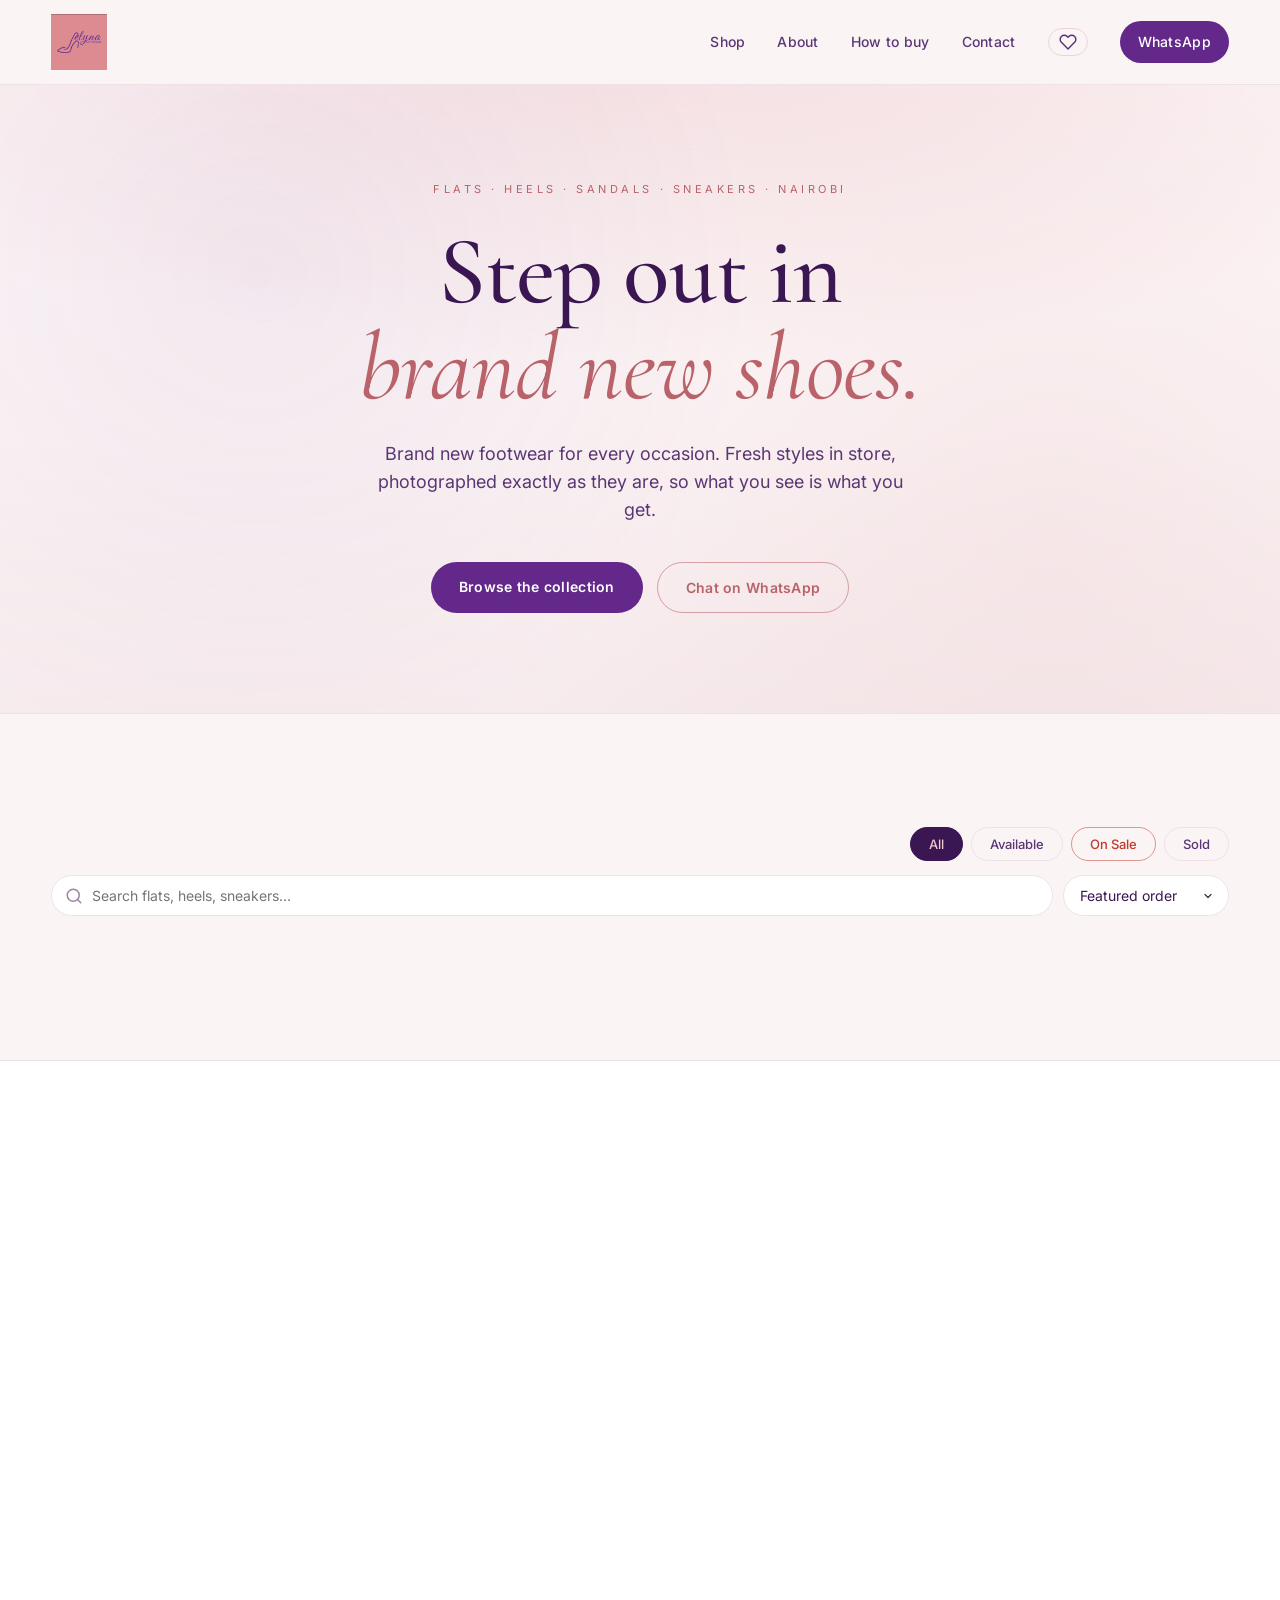
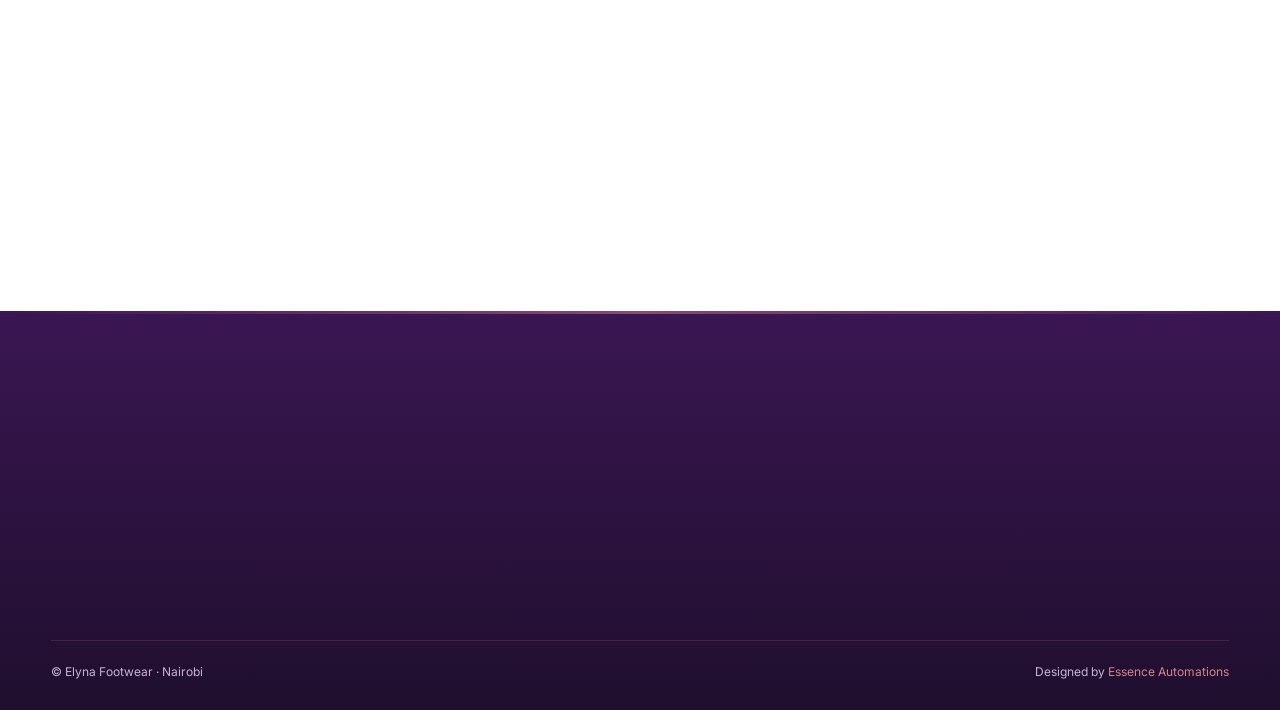
==== index.html @ 56b4e75c "Branded suspend overlay: logo, brand accent, IG fallback Replaces the bare "page temporarily unavail" ====
<!DOCTYPE html>
<html lang="en">
<head>
<meta charset="UTF-8">
<meta name="viewport" content="width=device-width, initial-scale=1.0">
<title>Elyna Footwear · Brand New Shoes, Nairobi</title>
<meta name="description" content="Brand new footwear in Nairobi. Flats, heels, sandals, sneakers, boots and more. Fresh styles, quality guaranteed. Visit Elyna Footwear at Sawa Mall, Shop C21, Moi Avenue.">

<!-- Open Graph / WhatsApp / Social sharing -->
<meta property="og:type" content="website">
<meta property="og:title" content="Elyna Footwear · Brand New Shoes, Nairobi">
<meta property="og:description" content="Brand new footwear in Nairobi. Flats, heels, sandals, sneakers and more. Quality guaranteed. Visit us at Sawa Mall, Shop C21, Moi Avenue.">
<meta property="og:image" content="https://elynafootwear.essenceautomations.com/images/og-image.jpg">
<meta property="og:image:secure_url" content="https://elynafootwear.essenceautomations.com/images/og-image.jpg">
<meta property="og:image:type" content="image/jpeg">
<meta property="og:image:width" content="1200">
<meta property="og:image:height" content="630">
<meta property="og:image:alt" content="Elyna Footwear · Brand new shoes, Nairobi">
<meta property="og:url" content="https://elynafootwear.essenceautomations.com">
<meta property="og:locale" content="en_KE">
<link rel="canonical" href="https://elynafootwear.essenceautomations.com">
<meta property="og:site_name" content="Elyna Footwear">
<meta name="twitter:card" content="summary_large_image">
<meta name="twitter:title" content="Elyna Footwear · Brand New Shoes, Nairobi">
<meta name="twitter:description" content="Brand new footwear in Nairobi. Shop flats, heels, sandals, sneakers & boots at Sawa Mall, Shop C21, Moi Avenue.">
<meta name="twitter:image" content="https://elynafootwear.essenceautomations.com/images/og-image.jpg">
<meta name="twitter:image:alt" content="Elyna Footwear · Brand new shoes, Nairobi">

<link rel="icon" type="image/jpeg" sizes="192x192" href="images/favicon-192.jpg">
<link rel="apple-touch-icon" sizes="180x180" href="images/logo.jpg">
<meta name="theme-color" content="#3a1652">
<link rel="preconnect" href="https://fonts.googleapis.com">
<link rel="preconnect" href="https://fonts.gstatic.com" crossorigin>
<link href="https://fonts.googleapis.com/css2?family=Cormorant+Garamond:wght@400;500;600;700&family=Inter:wght@300;400;500;600;700&display=swap" rel="stylesheet">
<link rel="stylesheet" href="styles.css?v=elyna5">
</head>
<body>

<nav class="nav">
  <div class="nav-inner">
    <a href="#" class="brand" aria-label="Elyna Footwear">
      <img src="images/logo-nav.jpg" alt="Elyna Footwear · Brand new shoes" class="brand-logo">
    </a>
    <button class="nav-toggle" id="navToggle" aria-label="Open menu">
      <span></span><span></span><span></span>
    </button>
    <div class="nav-links" id="navLinks">
      <a href="#shop">Shop</a>
      <a href="#about">About</a>
      <a href="#how">How to buy</a>
      <a href="#contact">Contact</a>
      <a href="#" class="nav-wl" id="wishlistBtn" aria-label="View saved items">
        <svg viewBox="0 0 24 24" width="18" height="18" fill="none" stroke="currentColor" stroke-width="2" stroke-linecap="round" stroke-linejoin="round" aria-hidden="true"><path d="M20.84 4.61a5.5 5.5 0 0 0-7.78 0L12 5.67l-1.06-1.06a5.5 5.5 0 0 0-7.78 7.78l1.06 1.06L12 21.23l7.78-7.78 1.06-1.06a5.5 5.5 0 0 0 0-7.78z"/></svg>
        <span class="wl-count"></span>
      </a>
      <a href="https://wa.me/254794406221" class="nav-cta" target="_blank" rel="noopener">WhatsApp</a>
    </div>
  </div>
</nav>

<header class="hero">
  <div class="hero-inner">
    <p class="hero-eyebrow">Flats · Heels · Sandals · Sneakers · Nairobi</p>
    <h1 class="hero-title">Step out in<br><em>brand new shoes.</em></h1>
    <p class="hero-sub">Brand new footwear for every occasion. Fresh styles in store, photographed exactly as they are, so what you see is what you get.</p>
    <div class="hero-cta">
      <a href="#shop" class="btn btn-primary">Browse the collection</a>
      <a href="https://wa.me/254794406221" class="btn btn-ghost" target="_blank" rel="noopener">Chat on WhatsApp</a>
    </div>
  </div>
</header>

<section class="filters" id="shop">
  <div class="container">
    <div class="filters-bar">
      <h2 class="section-title fade-up">The Collection</h2>
      <div class="filter-pills" id="availPills">
        <button class="pill active" data-avail="all">All</button>
        <button class="pill" data-avail="available">Available</button>
        <button class="pill pill-sale" data-avail="sale">On Sale</button>
        <button class="pill" data-avail="sold">Sold</button>
      </div>
    </div>
    <div class="search-sort-row">
      <div class="search-wrap">
        <svg class="search-icon" viewBox="0 0 24 24" width="18" height="18" fill="none" stroke="currentColor" stroke-width="2" stroke-linecap="round" stroke-linejoin="round" aria-hidden="true"><circle cx="11" cy="11" r="8"/><line x1="21" y1="21" x2="16.65" y2="16.65"/></svg>
        <input id="searchInput" type="search" placeholder="Search flats, heels, sneakers…" autocomplete="off">
        <button id="searchClear" class="search-clear" aria-label="Clear search">×</button>
      </div>
      <select id="sortSelect" class="sort-select" aria-label="Sort items">
        <option value="default">Featured order</option>
        <option value="newest">Newest first</option>
        <option value="priceAsc">Price: low to high</option>
        <option value="priceDesc">Price: high to low</option>
      </select>
    </div>
    <div class="filter-pills filter-pills--branches" id="branchPills" style="margin-top:8px;display:none;"></div>
    <div class="filter-pills filter-pills--cats" id="catPills" style="margin-top:8px;"></div>
    <div class="filter-pills filter-pills--sizes" id="sizePills" style="margin-top:8px;"></div>
    <p class="filter-meta" id="filterMeta"></p>
  </div>
</section>

<main class="gallery container" id="gallery">
  <!-- Items injected here -->
</main>

<section class="info" id="about">
  <div class="container info-grid">
    <div class="fade-up">
      <h2>About Elyna Footwear</h2>
      <p>Elyna Footwear is your Nairobi destination for brand new shoes. We stock fresh styles across flats, heels, sandals, sneakers, boots and more, picked for women who want quality and comfort without compromise.</p>
      <p>Every pair is brand new, quality-checked before it goes live. What you see is exactly what you get.</p>
      <p class="shop-card">
        <strong>Visit the shop</strong><br>
        Sawa Mall, Shop C21<br>
        Moi Avenue, Nairobi<br>
        <a href="https://wa.me/254794406221" target="_blank" rel="noopener">WhatsApp 0794 406 221</a>
        &nbsp;·&nbsp;
        <a href="https://maps.google.com/?q=Sawa+Mall+Moi+Avenue+Nairobi" target="_blank" rel="noopener">Get directions ↗</a>
      </p>
      <div class="shop-map">
        <iframe
          src="https://maps.google.com/maps?q=Sawa+Mall+Moi+Avenue+Nairobi&t=&z=16&ie=UTF8&iwloc=&output=embed"
          width="100%" height="320"
          style="border:0;border-radius:10px;"
          allowfullscreen loading="lazy"
          referrerpolicy="no-referrer-when-downgrade"
          title="Elyna Footwear · Sawa Mall, Shop C21, Moi Avenue"></iframe>
      </div>
    </div>
    <div id="how" class="fade-up">
      <h2>How to buy</h2>
      <ol class="steps">
        <li>Tap <strong>Enquire</strong> on the pair you want. It opens WhatsApp with the item pre-filled.</li>
        <li>Confirm availability and size, then pay via M-Pesa to <strong>0794 406 221</strong> (Elyna Footwear).</li>
        <li>Pick up at <strong>Sawa Mall, Shop C21, Moi Avenue</strong>, or we can arrange delivery anywhere in Kenya.</li>
      </ol>
    </div>
  </div>
</section>

<footer class="footer" id="contact">
  <div class="container footer-grid">

    <div class="footer-col footer-brand fade-up">
      <div class="footer-logo-plate"><img src="images/logo-nav.jpg" alt="Elyna Footwear"></div>
      <p class="footer-tagline">Brand New Footwear · Nairobi</p>
      <p class="footer-blurb">Brand new shoes for every occasion. Fresh styles in store, photographed exactly as they are.</p>
      <div class="footer-pay">
        <span class="footer-pay-label">We accept</span>
        <span class="pay-pill">M-Pesa</span>
        <span class="pay-pill">Cash on pickup</span>
      </div>
    </div>

    <div class="footer-col fade-up">
      <h4 class="footer-h">Visit the shop</h4>
      <address class="footer-address">Sawa Mall, Shop C21<br>Moi Avenue<br>Nairobi, Kenya</address>
      <a class="footer-directions" href="https://www.google.com/maps/search/?api=1&query=Sawa%20Mall%2C%20Moi%20Avenue%2C%20Nairobi" target="_blank" rel="noopener">
        <svg viewBox="0 0 24 24" fill="currentColor" aria-hidden="true"><path d="M12 2a7 7 0 0 0-7 7c0 5 7 13 7 13s7-8 7-13a7 7 0 0 0-7-7Zm0 9.5A2.5 2.5 0 1 1 12 6.5a2.5 2.5 0 0 1 0 5Z"/></svg>
        Get directions
      </a>
    </div>

    <div class="footer-col fade-up">
      <h4 class="footer-h">Shop</h4>
      <ul class="footer-nav">
        <li><a href="#shop">The Collection</a></li>
        <li><a href="#about">About</a></li>
        <li><a href="#how">How to buy</a></li>
      </ul>
    </div>

    <div class="footer-col fade-up">
      <h4 class="footer-h">Connect</h4>
      <div class="footer-socials">
        <a class="social-card" href="https://wa.me/254794406221" target="_blank" rel="noopener">
          <span class="social-ic"><svg viewBox="0 0 24 24" fill="currentColor" aria-hidden="true"><path d="M17.6 6.32A7.85 7.85 0 0 0 12 4a7.94 7.94 0 0 0-6.9 11.9L4 20l4.2-1.1A7.9 7.9 0 0 0 12 19.88a7.94 7.94 0 0 0 5.6-13.56ZM12 18.54a6.6 6.6 0 0 1-3.36-.92l-.24-.14-2.49.65.66-2.43-.16-.25A6.6 6.6 0 1 1 12 18.54Zm3.62-4.94c-.2-.1-1.17-.58-1.35-.64s-.31-.1-.44.1-.5.64-.62.77-.23.15-.43.05a5.4 5.4 0 0 1-1.6-1 6 6 0 0 1-1.1-1.37c-.11-.2 0-.3.09-.4s.2-.24.3-.36a1.36 1.36 0 0 0 .2-.33.37.37 0 0 0 0-.35c0-.1-.44-1.06-.6-1.45s-.32-.33-.44-.33h-.38a.72.72 0 0 0-.52.24 2.18 2.18 0 0 0-.68 1.62 3.8 3.8 0 0 0 .8 2 8.7 8.7 0 0 0 3.33 2.94c.47.2.83.32 1.11.42a2.67 2.67 0 0 0 1.23.07 2 2 0 0 0 1.31-.92 1.62 1.62 0 0 0 .11-.92c-.05-.09-.18-.14-.38-.24Z"/></svg></span>
          <span class="social-txt"><strong>WhatsApp</strong><span>0794 406 221</span></span>
        </a>
        <a class="social-card" href="https://www.instagram.com/elynafootwear/" target="_blank" rel="noopener">
          <span class="social-ic"><svg viewBox="0 0 24 24" fill="none" stroke="currentColor" stroke-width="2"><rect x="3" y="3" width="18" height="18" rx="5"/><circle cx="12" cy="12" r="4"/><circle cx="17.5" cy="6.5" r="1.2" fill="currentColor" stroke="none"/></svg></span>
          <span class="social-txt"><strong>Instagram</strong><span>@elynafootwear</span></span>
        </a>
      </div>
    </div>

  </div>

  <div class="container footer-bottom">
    <p>© <span id="year"></span> Elyna Footwear · Nairobi</p>
    <p>Designed by <a href="https://essenceautomations.com/shop-manager/" target="_blank" rel="noopener" class="footer-credit">Essence Automations</a></p>
  </div>
</footer>

<!-- Lightbox -->
<div class="lightbox" id="lightbox" aria-hidden="true">
  <button class="lightbox-close" id="lightboxClose" aria-label="Close">&times;</button>
  <button class="lightbox-arrow prev" data-lightbox-arrow="prev" aria-label="Previous image">‹</button>
  <button class="lightbox-arrow next" data-lightbox-arrow="next" aria-label="Next image">›</button>
  <img class="lightbox-img" id="lightboxImg" alt="">
  <div class="lightbox-caption" id="lightboxCaption"></div>
</div>

<!-- Wishlist drawer -->
<div id="wishlistModal" class="modal" role="dialog" aria-modal="true" aria-label="Saved items">
  <div class="modal-card modal-card--wide">
    <div class="modal-head">
      <h3>Saved items</h3>
      <button id="wishlistClose" class="modal-close" aria-label="Close">&times;</button>
    </div>
    <div id="wishlistBody" class="wl-body"></div>
    <div class="wl-footer">
      <a id="wishlistEnquireAll" class="btn-card primary" href="#">
        <svg class="wa-icon" viewBox="0 0 24 24" width="16" height="16" fill="currentColor" aria-hidden="true"><path d="M17.472 14.382c-.297-.149-1.758-.867-2.03-.967-.273-.099-.471-.148-.67.15-.197.297-.767.966-.94 1.164-.173.199-.347.223-.644.075-.297-.15-1.255-.463-2.39-1.475-.883-.788-1.48-1.761-1.653-2.059-.173-.297-.018-.458.13-.606.134-.133.298-.347.446-.52.149-.174.198-.298.298-.497.099-.198.05-.371-.025-.52-.075-.149-.669-1.612-.916-2.207-.242-.579-.487-.5-.669-.51-.173-.008-.371-.01-.57-.01-.198 0-.52.074-.792.372-.272.297-1.04 1.016-1.04 2.479 0 1.462 1.065 2.875 1.213 3.074.149.198 2.096 3.2 5.077 4.487.71.306 1.263.489 1.694.625.712.227 1.36.195 1.871.118.571-.085 1.758-.719 2.006-1.413.248-.694.248-1.289.173-1.413-.074-.124-.272-.198-.57-.347m-5.421 7.403h-.004a9.87 9.87 0 0 1-5.031-1.378l-.361-.214-3.741.982.998-3.648-.235-.374a9.86 9.86 0 0 1-1.51-5.26c.001-5.45 4.436-9.884 9.888-9.884 2.64 0 5.122 1.03 6.988 2.898a9.825 9.825 0 0 1 2.893 6.994c-.003 5.45-4.437 9.884-9.885 9.884m8.413-18.297A11.815 11.815 0 0 0 12.05 0C5.495 0 .16 5.335.157 11.892c0 2.096.547 4.142 1.588 5.945L.057 24l6.305-1.654a11.882 11.882 0 0 0 5.683 1.448h.005c6.554 0 11.89-5.335 11.893-11.893a11.821 11.821 0 0 0-3.48-8.413"/></svg>
        Enquire about all
      </a>
    </div>
  </div>
</div>

<!-- Size guide modal -->
<div id="sizeGuideModal" class="modal" role="dialog" aria-modal="true" aria-label="Size guide">
  <div class="modal-card modal-card--wide">
    <div class="modal-head">
      <h3>Size guide</h3>
      <button id="sizeGuideClose" class="modal-close" aria-label="Close">&times;</button>
    </div>
    <p class="size-guide-intro">Our shoes use European (EU) sizing. If you're between sizes, size up for comfort. WhatsApp us before you order if you're not sure of your fit.</p>
    <div class="size-guide-section">
      <h4>Women's shoes — EU sizing</h4>
      <div class="sg-table-wrap">
        <table class="sg-table">
          <thead><tr><th>EU</th><th>UK</th><th>US</th><th>Foot length (cm)</th></tr></thead>
          <tbody>
            <tr><td>35</td><td>2.5</td><td>5</td><td>22.0</td></tr>
            <tr><td>36</td><td>3.5</td><td>6</td><td>22.5</td></tr>
            <tr><td>37</td><td>4</td><td>6.5</td><td>23.5</td></tr>
            <tr><td>38</td><td>5</td><td>7.5</td><td>24.0</td></tr>
            <tr><td>39</td><td>6</td><td>8.5</td><td>25.0</td></tr>
            <tr><td>40</td><td>6.5</td><td>9</td><td>25.5</td></tr>
            <tr><td>41</td><td>7.5</td><td>10</td><td>26.5</td></tr>
            <tr><td>42</td><td>8</td><td>10.5</td><td>27.0</td></tr>
            <tr><td>43</td><td>9</td><td>11.5</td><td>27.5</td></tr>
          </tbody>
        </table>
      </div>
    </div>
    <p class="size-guide-tip">Tip: stand on a sheet of paper, trace around your foot, and measure heel to longest toe in centimetres. Match that to the "Foot length" column for your best EU size.</p>
  </div>
</div>

<script src="main.js?v=20260606susp"></script>
</body>
</html>
---- styles.css ----
/* Elyna Footwear — deep violet & dusty rose (matches Logo.jpg) */
:root {
  --bg: #fbf4f5;          /* soft blush cream — matches the rose logo backdrop */
  --bg-card: #ffffff;
  --ink: #3a1652;         /* deep aubergine violet — primary dark */
  --ink-soft: #5b3675;    /* mid violet */
  --ink-faint: #9d83a6;   /* muted mauve */
  --gold: #d6848b;        /* dusty rose — brand accent (the logo backdrop) */
  --gold-deep: #b9626a;   /* deeper rose */
  --gold-light: #efc6ca;  /* light rose */
  --line: #efe2e7;        /* light mauve divider */
  --surface: #f6ebed;     /* warm blush surface */
  --choco: #63288a;       /* brand violet (logo wordmark) */
  --choco-deep: #3a1652;  /* deepest violet */
  --shadow: 0 1px 2px rgba(58,22,82,0.05), 0 8px 24px rgba(58,22,82,0.10);
  --shadow-lg: 0 20px 60px rgba(58,22,82,0.18);
  --radius: 14px;
  --radius-sm: 8px;
  --serif: 'Cormorant Garamond', Georgia, serif;
  --sans: 'Inter', system-ui, -apple-system, sans-serif;
}

* { box-sizing: border-box; margin: 0; padding: 0; }
html { scroll-behavior: smooth; }
body { font-family: var(--sans); color: var(--ink); background: var(--bg); line-height: 1.55; -webkit-font-smoothing: antialiased; }

/* ===== Themed scrollbar — champagne-gold pill on the warm-cream page ===== */
html { scrollbar-width: thin; scrollbar-color: var(--gold) var(--bg); } /* Firefox */
::-webkit-scrollbar { width: 14px; height: 14px; }
::-webkit-scrollbar-track { background: var(--bg); }
::-webkit-scrollbar-thumb {
  background: linear-gradient(180deg, var(--gold-light), var(--gold) 45%, var(--gold-deep));
  border-radius: 999px;
  border: 3px solid var(--bg); /* matches page bg so the pill looks inset/floating */
}
::-webkit-scrollbar-thumb:hover { background: linear-gradient(180deg, var(--gold), var(--gold-deep) 60%, var(--ink-soft)); }
::-webkit-scrollbar-corner { background: var(--bg); }
a { color: inherit; text-decoration: none; }
img { max-width: 100%; display: block; }
.container { width: min(1200px, 92%); margin: 0 auto; }

/* ===== FADE-IN-UP ANIMATIONS =====
   Subtle reveal motion. .fade-up sits at translateY(20px) + opacity 0 until
   the element either (a) is observed in view by main.js or (b) auto-fires
   on page load for elements above the fold (hero stagger). Disabled
   entirely when the user prefers reduced motion. */
@keyframes fadeUp {
  from { opacity: 0; transform: translateY(36px); }
  to   { opacity: 1; transform: translateY(0); }
}
@media (prefers-reduced-motion: no-preference) {
  .fade-up { opacity: 0; transform: translateY(36px); transition: opacity 0.75s cubic-bezier(0.22,0.61,0.36,1), transform 0.75s cubic-bezier(0.22,0.61,0.36,1); }
  .fade-up.in-view { opacity: 1; transform: translateY(0); }
  /* Hero stagger — auto-fires on load, no JS needed */
  .hero-eyebrow { animation: fadeUp 0.7s 0.05s cubic-bezier(0.22,0.61,0.36,1) both; }
  .hero-title   { animation: fadeUp 0.8s 0.20s cubic-bezier(0.22,0.61,0.36,1) both; }
  .hero-sub     { animation: fadeUp 0.7s 0.38s cubic-bezier(0.22,0.61,0.36,1) both; }
  .hero-cta     { animation: fadeUp 0.7s 0.52s cubic-bezier(0.22,0.61,0.36,1) both; }
  /* Card stagger — paused until each card scrolls into view, so cards below
     the fold on initial load animate when the user scrolls to them, not
     before. On filter/page change, the IO fires immediately because the
     gallery is already on-screen. */
  .gallery .card {
    animation: fadeUp 0.65s cubic-bezier(0.22,0.61,0.36,1) both;
    animation-play-state: paused;
  }
  .gallery .card.in-view { animation-play-state: running; }
  .gallery .card:nth-child(2)  { animation-delay: 0.06s; }
  .gallery .card:nth-child(3)  { animation-delay: 0.12s; }
  .gallery .card:nth-child(4)  { animation-delay: 0.18s; }
  .gallery .card:nth-child(5)  { animation-delay: 0.24s; }
  .gallery .card:nth-child(6)  { animation-delay: 0.30s; }
  .gallery .card:nth-child(7)  { animation-delay: 0.36s; }
  .gallery .card:nth-child(8)  { animation-delay: 0.42s; }
  .gallery .card:nth-child(9)  { animation-delay: 0.48s; }
  .gallery .card:nth-child(n+10) { animation-delay: 0.54s; }
}

/* ===== NAV ===== */
.nav {
  position: sticky; top: 0;
  background: rgba(251,244,245,0.90);
  backdrop-filter: blur(12px);
  -webkit-backdrop-filter: blur(12px);
  border-bottom: 1px solid var(--line);
  z-index: 200;
}
.nav-inner {
  display: flex; align-items: center; justify-content: space-between;
  width: min(1200px, 92%); margin: 0 auto; padding: 14px 0;
}
.brand { display: flex; align-items: center; gap: 12px; color: var(--ink); }
.brand-logo { height: 56px; width: auto; max-width: 320px; display: block; object-fit: contain; }
.footer-brand .brand-logo { height: 80px; max-width: 380px; }
.nav-links { display: flex; gap: 32px; align-items: center; }
.nav-links a { color: var(--ink-soft); font-size: 14px; font-weight: 500; letter-spacing: 0.02em; transition: color 0.2s; }
.nav-links a:hover { color: var(--gold-deep); }
.nav-cta { background: var(--choco); color: #fff !important; padding: 10px 18px; border-radius: 999px; font-weight: 600; }
.nav-cta:hover { background: var(--choco-deep); color: #fff !important; }

.nav-toggle { display: none; background: none; border: none; cursor: pointer; width: 36px; height: 36px; flex-direction: column; justify-content: center; gap: 5px; z-index: 220; }
.nav-toggle span { display: block; height: 2px; width: 24px; background: var(--ink); transition: 0.3s; }

@media (max-width: 760px) {
  .nav-toggle { display: flex; }
  .nav-links {
    position: fixed; top: 0; left: 0; width: 100vw; height: 100vh;
    background: #fdf7f8; flex-direction: column; justify-content: center; align-items: center; gap: 32px;
    transform: translateY(-100vh); transition: transform 0.32s ease; z-index: 210; visibility: hidden;
  }
  .nav-links.open { transform: translateY(0); visibility: visible; }
  .nav-links a { font-size: 22px; font-weight: 500; }
  /* Hamburger → X transform when menu open */
  .nav-toggle.open span:nth-child(1) { transform: translateY(7px) rotate(45deg); }
  .nav-toggle.open span:nth-child(2) { opacity: 0; }
  .nav-toggle.open span:nth-child(3) { transform: translateY(-7px) rotate(-45deg); }
}

/* ===== HERO ===== */
.hero {
  background:
    radial-gradient(120% 90% at 50% -10%, rgba(214,132,139,0.22), transparent 60%),
    linear-gradient(180deg, #fdf7f8 0%, var(--bg) 55%, var(--surface) 100%);
  color: var(--ink); text-align: center; padding: 96px 20px 100px; position: relative; overflow: hidden;
  border-bottom: 1px solid var(--line);
}
.hero::before {
  content: ""; position: absolute; inset: 0;
  background:
    radial-gradient(circle at 20% 30%, rgba(99,40,138,0.06), transparent 45%),
    radial-gradient(circle at 82% 70%, rgba(214,132,139,0.10), transparent 50%);
  pointer-events: none;
}
.hero-inner { position: relative; max-width: 820px; margin: 0 auto; }
.hero-eyebrow { font-size: 11px; letter-spacing: 0.32em; text-transform: uppercase; color: var(--gold-deep); margin-bottom: 26px; }
.hero-title { font-family: var(--serif); font-size: clamp(52px, 9vw, 96px); font-weight: 500; line-height: 1; letter-spacing: -0.01em; margin-bottom: 24px; color: var(--ink); }
.hero-title em { color: var(--gold-deep); font-style: italic; font-weight: 400; }
.hero-sub { font-size: 18px; color: var(--ink-soft); max-width: 560px; margin: 0 auto 38px; }
.hero-cta { display: flex; justify-content: center; gap: 14px; flex-wrap: wrap; }

.btn { display: inline-block; padding: 14px 28px; border-radius: 999px; font-weight: 600; font-size: 14px; letter-spacing: 0.02em; transition: all 0.2s; cursor: pointer; border: none; font-family: inherit; }
.btn-primary { background: var(--choco); color: #fff; }
.btn-primary:hover { background: var(--choco-deep); transform: translateY(-1px); }
.btn-ghost { background: transparent; color: var(--gold-deep); border: 1px solid rgba(185,98,106,0.55); }
.btn-ghost:hover { background: rgba(214,132,139,0.12); border-color: var(--gold-deep); }

/* ===== FILTERS ===== */
.filters { background: var(--bg); padding: 60px 0 24px; }
.filters-bar { display: flex; justify-content: space-between; align-items: end; gap: 24px; flex-wrap: wrap; margin-bottom: 8px; }
.section-title { font-family: var(--serif); font-size: clamp(36px, 5vw, 56px); font-weight: 500; letter-spacing: -0.01em; color: var(--ink); }
.filter-pills { display: flex; gap: 8px; flex-wrap: wrap; }
.pill { background: transparent; border: 1px solid var(--line); padding: 8px 18px; border-radius: 999px; font-size: 13px; font-weight: 500; cursor: pointer; transition: 0.2s; color: var(--ink-soft); font-family: inherit; }
.pill:hover { border-color: var(--gold); color: var(--ink); }
.pill.active { background: var(--ink); border-color: var(--ink); color: var(--gold-light); }
.filter-pills--cats { flex-wrap: wrap; }
.filter-pills--sizes { flex-wrap: wrap; }
.pill--size { padding: 5px 12px !important; font-size: 13px !important; }
.filter-meta { color: var(--ink-faint); font-size: 14px; margin-top: 8px; }

/* Search + sort row */
.search-sort-row { display: flex; gap: 10px; margin-top: 14px; flex-wrap: wrap; }
.search-wrap { flex: 1 1 280px; position: relative; }
.search-wrap input {
  width: 100%; padding: 11px 38px 11px 40px;
  border: 1px solid var(--line); border-radius: 999px;
  font-family: inherit; font-size: 14px; background: #fff; color: var(--ink);
  transition: border-color 0.15s;
}
.search-wrap input:focus { outline: none; border-color: var(--gold); }
.search-icon { position: absolute; left: 14px; top: 50%; transform: translateY(-50%); color: var(--ink-faint); pointer-events: none; }
.search-clear {
  position: absolute; right: 6px; top: 50%; transform: translateY(-50%);
  width: 26px; height: 26px; border-radius: 50%; border: none;
  background: var(--line); color: var(--ink-soft); cursor: pointer; font-size: 18px; line-height: 1;
  display: flex; align-items: center; justify-content: center;
}
.search-clear:hover { background: var(--ink); color: var(--gold-light); }
.search-wrap input:placeholder-shown + .search-clear { display: none; }
.sort-select {
  padding: 10px 36px 10px 16px;
  border: 1px solid var(--line); border-radius: 999px;
  background: #fff; color: var(--ink); font-family: inherit; font-size: 14px;
  cursor: pointer; appearance: none;
  background-image: url("data:image/svg+xml;utf8,<svg xmlns='http://www.w3.org/2000/svg' width='12' height='12' viewBox='0 0 24 24' fill='none' stroke='%234a3528' stroke-width='2.5' stroke-linecap='round' stroke-linejoin='round'><polyline points='6 9 12 15 18 9'/></svg>");
  background-repeat: no-repeat; background-position: right 14px center;
}
.sort-select:focus { outline: none; border-color: var(--gold); }

/* NEW / Stock urgency / Heart badges */
.badge-new {
  position: absolute; top: 14px; left: 14px;
  background: var(--gold); color: var(--choco-deep);
  font-size: 10px; letter-spacing: 0.2em; padding: 4px 9px; border-radius: 4px;
  font-weight: 800; text-transform: uppercase;
}
.badge-low {
  position: absolute; bottom: 14px; left: 14px;
  background: #fff; color: #b00020;
  font-size: 10px; letter-spacing: 0.08em; padding: 4px 9px; border-radius: 4px;
  font-weight: 700; box-shadow: 0 2px 8px rgba(0,0,0,0.18);
  border: 1px solid #ffd6d6;
}
/* ===== SALE / MARKDOWN ===== */
/* On-Sale filter pill — red accent so it stands out from the gold filter row. */
.pill-sale { border-color: rgba(192,57,43,0.5); color: #c0392b; }
.pill-sale:hover { border-color: #c0392b; color: #fff; background: rgba(192,57,43,0.9); }
.pill-sale.active { background: #c0392b; border-color: #c0392b; color: #fff; }
/* SALE ribbon — red, top-left (matches the NEW badge corner; NEW is suppressed while on sale so they never stack). */
.badge-sale {
  position: absolute; top: 14px; left: 14px;
  background: #c0392b; color: #fff;
  font-size: 10px; letter-spacing: 0.2em; padding: 4px 10px; border-radius: 4px;
  font-weight: 800; text-transform: uppercase;
  box-shadow: 0 4px 14px rgba(192,57,43,0.45);
}
/* Card sale pricing: original struck-through, sale price in red, a -X% pill. */
.card-price-was {
  font-family: var(--serif); font-size: 17px; font-weight: 500;
  color: var(--ink-faint); text-decoration: line-through;
  text-decoration-color: rgba(138,116,96,0.7); margin-right: 8px;
}
.card-price-sale { color: #c0392b; }
.price-off {
  font-family: var(--sans); font-size: 11px; font-weight: 700; letter-spacing: 0.04em;
  color: #fff; background: #c0392b; border-radius: 999px; padding: 3px 8px;
  align-self: center; margin-left: 8px;
}
/* Admin bulk-sale modal: discount-mode toggle active state. */
.sale-mode-btn.active { background: var(--ink); color: var(--gold-light); border-color: var(--ink); }
/* Heart pill — heart icon + fake-social-proof counter (deterministic base
   per item id, +1 when visitor wishlists). Sits bottom-right of card image. */
.heart-btn {
  position: absolute; bottom: 12px; right: 12px;
  display: inline-flex; align-items: center; gap: 6px;
  padding: 6px 10px 6px 9px;
  background: rgba(255,255,255,0.92);
  border: none;
  border-radius: 999px;
  cursor: pointer;
  color: var(--ink-soft);
  font-family: inherit;
  font-size: 12px;
  font-weight: 600;
  line-height: 1;
  transition: background 0.18s, color 0.18s, transform 0.18s;
  box-shadow: 0 2px 8px rgba(0,0,0,0.12);
  backdrop-filter: blur(6px);
  -webkit-backdrop-filter: blur(6px);
}
.heart-btn:hover { color: #e63946; transform: translateY(-1px); }
.heart-btn .heart-count { font-variant-numeric: tabular-nums; }
.heart-btn.saved { color: #fff; background: rgba(230,57,70,0.92); }
.heart-btn.saved:hover { background: rgba(200,40,55,0.95); color: #fff; }
.heart-btn.saved svg { fill: #fff; }

/* Size guide link on cards */
.size-guide-link {
  font-size: 11.5px; color: var(--ink-faint); text-decoration: underline; cursor: pointer;
  letter-spacing: 0.02em;
}
.size-guide-link:hover { color: var(--gold-deep); }

/* Nav wishlist button */
.nav-wl {
  display: inline-flex; align-items: center; gap: 6px;
  color: var(--gold-light); padding: 4px 10px; border-radius: 999px;
  border: 1px solid rgba(214,132,139,0.3); position: relative;
}
.nav-wl:hover { background: rgba(214,132,139,0.1); border-color: var(--gold); }
.nav-wl.has-items { color: #ffb8c0; border-color: rgba(255,184,192,0.4); }
.nav-wl .wl-count { font-size: 12px; font-weight: 700; min-width: 16px; text-align: center; }
.nav-wl .wl-count:empty { display: none; }

/* Modal head + close */
.modal-card { position: relative; }
.modal-card--wide { max-width: 640px; }
.modal-head { display: flex; justify-content: space-between; align-items: center; margin-bottom: 12px; }
.modal-close {
  background: none; border: none; cursor: pointer;
  font-size: 28px; line-height: 1; color: var(--ink-faint);
  width: 32px; height: 32px; border-radius: 50%; display: flex;
  align-items: center; justify-content: center; transition: 0.15s;
}
.modal-close:hover { background: var(--surface); color: var(--ink); }

/* Wishlist rows */
.wl-body { max-height: 60vh; overflow-y: auto; }
.wl-row {
  display: flex; gap: 12px; align-items: center;
  padding: 10px 0; border-bottom: 1px solid var(--line);
}
.wl-row:last-child { border-bottom: none; }
.wl-row img { width: 56px; height: 56px; object-fit: cover; border-radius: 6px; flex-shrink: 0; }
.wl-row-body { flex: 1; min-width: 0; }
.wl-row-name { font-family: var(--serif); font-size: 16px; font-weight: 600; }
.wl-row-meta { font-size: 12px; color: var(--ink-faint); margin-top: 2px; }
.wl-remove {
  background: none; border: none; color: var(--ink-faint); font-size: 22px;
  cursor: pointer; padding: 4px 8px; line-height: 1; border-radius: 50%;
}
.wl-remove:hover { background: var(--surface); color: #b00020; }
.wl-footer { margin-top: 14px; display: flex; justify-content: flex-end; }
.wl-footer .btn-card { padding: 12px 22px; min-width: 200px; display: inline-flex; align-items: center; justify-content: center; gap: 8px; }

/* Size guide content */
.size-guide-intro { font-size: 13.5px; color: var(--ink-soft); margin-bottom: 14px; line-height: 1.6; }
.size-guide-section { margin-bottom: 16px; }
.size-guide-section h4 { font-family: var(--serif); font-size: 16px; font-weight: 600; margin-bottom: 8px; color: var(--ink); }
.sg-table-wrap { overflow-x: auto; }
.sg-table { width: 100%; border-collapse: collapse; font-size: 13px; }
.sg-table th, .sg-table td { padding: 7px 10px; text-align: left; border-bottom: 1px solid var(--line); }
.sg-table th { background: var(--surface); font-size: 11px; letter-spacing: 0.06em; text-transform: uppercase; color: var(--ink-faint); }
.size-guide-tip { font-size: 12px; color: var(--ink-faint); font-style: italic; margin-top: 12px; padding-top: 12px; border-top: 1px solid var(--line); }

/* Item picker (used by WhatsApp Marketing broadcast — search + tap to add) */
.set-selected-items { display: flex; flex-wrap: wrap; gap: 6px; min-height: 24px; }
.set-chip {
  display: inline-flex; align-items: center; gap: 6px;
  background: #fff; border: 1px solid var(--line); border-radius: 99px;
  padding: 4px 4px 4px 6px; font-size: 13px;
}
.set-chip img { width: 24px; height: 24px; border-radius: 50%; object-fit: cover; }
.set-chip button {
  background: var(--line); color: var(--ink-soft); border: none;
  width: 20px; height: 20px; border-radius: 50%; cursor: pointer;
  font-size: 14px; line-height: 1;
}
.set-chip button:hover { background: #b00020; color: #fff; }
.set-item-picker {
  display: grid; grid-template-columns: repeat(auto-fill, minmax(200px, 1fr));
  gap: 8px; margin-top: 8px;
  max-height: 320px; overflow-y: auto;
  padding: 8px;
  background: #fff; border: 1px solid var(--line); border-radius: 8px;
  scrollbar-width: thin;
  scrollbar-color: var(--gold) var(--surface);
}
.set-item-picker::-webkit-scrollbar { width: 8px; }
.set-item-picker::-webkit-scrollbar-track { background: var(--surface); border-radius: 4px; }
.set-item-picker::-webkit-scrollbar-thumb { background: var(--gold); border-radius: 4px; }
.set-item-picker::-webkit-scrollbar-thumb:hover { background: var(--gold-deep); }
.set-pick {
  display: flex; gap: 8px; align-items: center; padding: 6px;
  background: #fff; border: 1px solid var(--line); border-radius: 6px;
  cursor: pointer; text-align: left; font-family: inherit; transition: 0.15s;
}
.set-pick:hover { background: var(--surface); border-color: var(--gold); }
.set-pick img { width: 36px; height: 36px; border-radius: 4px; object-fit: cover; flex-shrink: 0; }
.set-pick-body { min-width: 0; flex: 1; }
.set-pick-name { font-size: 13px; font-weight: 600; color: var(--ink); line-height: 1.2; }
.set-pick-meta { font-size: 11px; color: var(--ink-faint); margin-top: 2px; }
@media (max-width: 600px) {
  .set-item-picker { max-height: 280px; grid-template-columns: 1fr; }
}

/* Broadcast recipients */
.broadcast-recipients { display: grid; grid-template-columns: 1fr 1fr; gap: 6px; max-height: 280px; overflow-y: auto; padding: 4px; background: #fff; border: 1px solid var(--line); border-radius: 8px; }
.broadcast-recipient {
  display: grid;
  grid-template-columns: 18px 1fr auto;
  grid-template-rows: auto auto;
  gap: 2px 8px;
  padding: 8px 10px; border: 1px solid var(--line); border-radius: 6px;
  cursor: pointer; font-family: inherit; transition: 0.15s; background: #fff;
}
.broadcast-recipient.on { background: var(--surface); border-color: var(--gold); }
.broadcast-recipient input { grid-row: 1 / 3; width: 16px; height: 16px; cursor: pointer; accent-color: var(--gold-deep); }
.broadcast-recipient-name { grid-column: 2; font-size: 13px; font-weight: 600; color: var(--ink); }
.broadcast-recipient-phone { grid-column: 3; font-size: 11px; color: var(--ink-faint); font-family: monospace; align-self: start; }
.broadcast-recipient-meta { grid-column: 2 / -1; font-size: 11px; color: var(--ink-faint); }
@media (max-width: 600px) { .broadcast-recipients { grid-template-columns: 1fr; } }
/* Mobile broadcast stepper — step through buyers one at a time on a phone. */
.broadcast-stepper { background: var(--surface); border: 1px solid var(--gold); border-radius: 10px; padding: 14px 16px; }
.bc-step-head { font-size: 11px; letter-spacing: 0.1em; text-transform: uppercase; color: var(--ink-faint); font-weight: 700; }
.bc-step-name { font-size: 16px; font-weight: 600; color: var(--ink); margin: 4px 0 12px; }
.bc-step-actions { display: flex; flex-wrap: wrap; gap: 8px; }
.bc-step-actions .btn-admin { text-decoration: none; }
.bc-step-hint { font-size: 12px; color: var(--ink-faint); margin-top: 10px; line-height: 1.45; }
.bc-step-done { font-size: 14px; font-weight: 600; color: #1a7a40; display: flex; align-items: center; gap: 12px; flex-wrap: wrap; }

/* Search-gap pills (Insights → searches with no results) */
.search-gap-pill {
  display: inline-block;
  background: #fff4e0;
  border: 1px solid #f0c060;
  color: #a06000;
  padding: 5px 12px;
  border-radius: 99px;
  font-size: 12.5px;
  letter-spacing: 0.02em;
}
.search-gap-pill strong { color: #6e4000; }

/* Modal open state */
.modal { display: none; }
.modal.open { display: flex; }

/* ===== GALLERY ===== */
.gallery { display: grid; grid-template-columns: repeat(auto-fill, minmax(280px, 1fr)); gap: 28px; padding: 16px 0 80px; }
.card { background: var(--bg-card); border-radius: var(--radius); overflow: hidden; box-shadow: var(--shadow); transition: transform 0.25s, box-shadow 0.25s; display: flex; flex-direction: column; }
.card:hover { transform: translateY(-4px); box-shadow: var(--shadow-lg); }

.card-img-wrap { position: relative; aspect-ratio: 1 / 1; overflow: hidden; cursor: zoom-in; background: var(--surface); display: flex; align-items: center; justify-content: center; }
.card-carousel { display: flex; width: 100%; height: 100%; transition: transform 0.32s ease; }
.card-img { width: 100%; height: 100%; object-fit: cover; transition: transform 0.5s; flex: 0 0 100%; }
.card:hover .card-carousel .card-img:not(:hover) { transform: none; }
.card-img-wrap:not(.has-carousel) .card:hover .card-img { transform: scale(1.04); }
.card.sold .card-img { filter: grayscale(0.3) brightness(0.9); }
.carousel-dots { position: absolute; bottom: 10px; left: 50%; transform: translateX(-50%); display: flex; gap: 5px; z-index: 3; }
.carousel-dot { width: 6px; height: 6px; border-radius: 50%; background: rgba(255,255,255,0.55); cursor: pointer; transition: 0.15s; }
.carousel-dot.active { background: #fff; width: 16px; border-radius: 99px; }
.carousel-arrow {
  position: absolute; top: 50%; transform: translateY(-50%); z-index: 3;
  width: 32px; height: 32px; border-radius: 50%; border: none; cursor: pointer;
  background: rgba(255,255,255,0.85); color: var(--ink); font-size: 22px; line-height: 1;
  display: flex; align-items: center; justify-content: center;
  opacity: 0; transition: opacity 0.18s, background 0.15s;
}
.carousel-arrow.prev { left: 8px; }
.carousel-arrow.next { right: 8px; }
.card-img-wrap.has-carousel:hover .carousel-arrow { opacity: 1; }
.carousel-arrow:hover { background: #fff; }
@media (max-width: 760px) {
  .carousel-arrow { opacity: 0.85; width: 28px; height: 28px; font-size: 18px; }
}

/* Lightbox arrows */
.lightbox-arrow {
  position: absolute; top: 50%; transform: translateY(-50%); z-index: 510;
  width: 48px; height: 48px; border-radius: 50%; border: 1px solid rgba(214,132,139,0.4);
  background: rgba(255,255,255,0.06); color: var(--gold-light); font-size: 32px; line-height: 1;
  cursor: pointer; transition: 0.15s;
  display: none; align-items: center; justify-content: center;
}
.lightbox-arrow.prev { left: 24px; }
.lightbox-arrow.next { right: 24px; }
.lightbox.open .lightbox-arrow { display: flex; }
.lightbox-arrow:hover { background: var(--gold); color: var(--ink); }
@media (max-width: 760px) {
  .lightbox-arrow { width: 40px; height: 40px; font-size: 26px; }
  .lightbox-arrow.prev { left: 8px; }
  .lightbox-arrow.next { right: 8px; }
}

/* Admin: additional-images preview */
.extra-imgs-preview { display: flex; flex-wrap: wrap; gap: 8px; margin-top: 8px; }
.extra-img-thumb { position: relative; }
.extra-img-thumb img { width: 80px; height: 80px; object-fit: cover; border-radius: 6px; border: 1px solid var(--line); }
.extra-img-remove {
  position: absolute; top: -6px; right: -6px;
  width: 22px; height: 22px; border-radius: 50%; border: none; cursor: pointer;
  background: #b00020; color: #fff; font-size: 14px; line-height: 1;
  display: flex; align-items: center; justify-content: center;
  box-shadow: 0 1px 4px rgba(0,0,0,0.25);
}
.extra-img-remove:hover { background: #800018; }

.badge-sold { position: absolute; top: 14px; left: 14px; background: var(--choco-deep); color: var(--gold); font-size: 11px; letter-spacing: 0.2em; padding: 6px 12px; border-radius: 4px; font-weight: 700; text-transform: uppercase; border: 1px solid var(--gold); }
.badge-cat { position: absolute; top: 14px; right: 14px; background: rgba(42,28,15,0.78); color: #fff; font-size: 10px; letter-spacing: 0.12em; padding: 4px 10px; border-radius: 4px; font-weight: 600; text-transform: uppercase; }

.size-chips { display: flex; flex-wrap: wrap; gap: 5px; align-items: center; }
.size-chip {
  background: var(--surface); border: 1px solid var(--line); border-radius: 4px;
  font-size: 11px; font-weight: 600; padding: 3px 9px;
  color: var(--ink); letter-spacing: 0.04em;
  font-family: inherit; cursor: default;
}
.size-chip.low { border-color: #e8a010; color: #a06000; background: #fff8e8; }
.size-chips.pickable .size-chip { cursor: pointer; transition: 0.15s; padding: 4px 11px; }
.size-chips.pickable .size-chip:hover { border-color: var(--gold); background: var(--gold-light); color: var(--ink); }
.size-chips.pickable .size-chip.selected { background: var(--ink); color: var(--gold-light); border-color: var(--ink); }
.size-hint {
  font-size: 11px; color: #b00020; letter-spacing: 0.02em;
  font-weight: 600; font-style: italic; margin-left: 6px;
  display: none;  /* hidden until user tries to enquire without a size */
}
.size-chips.prompted .size-hint { display: inline; }
.size-chips.pickable:has(.size-chip.selected) .size-hint { display: none; }
.size-chips.shake { animation: chipShake 0.45s ease; }
@keyframes chipShake {
  0%, 100% { transform: translateX(0); }
  20% { transform: translateX(-5px); }
  40% { transform: translateX(5px); }
  60% { transform: translateX(-3px); }
  80% { transform: translateX(3px); }
}

/* Public-site toast */
.public-toast {
  position: fixed;
  bottom: 24px; left: 50%;
  transform: translateX(-50%) translateY(140%);
  background: var(--choco-deep); color: var(--gold-light);
  padding: 12px 22px; border-radius: 999px;
  font-size: 14px; font-weight: 600;
  box-shadow: 0 10px 30px rgba(0,0,0,0.28);
  z-index: 2000; transition: transform 0.28s ease;
  max-width: calc(100vw - 32px); text-align: center;
}
.public-toast.show { transform: translateX(-50%) translateY(0); }

.card-body { padding: 18px 20px 20px; flex: 1; display: flex; flex-direction: column; gap: 10px; }
.card-title { font-family: var(--serif); font-size: 20px; font-weight: 600; color: var(--ink); line-height: 1.2; }
.card-desc { font-size: 13.5px; color: var(--ink-soft); line-height: 1.5; flex: 1; }
.card-price-row { display: flex; align-items: center; justify-content: space-between; margin-top: 4px; }
.card-price { font-family: var(--serif); font-size: 22px; font-weight: 600; color: var(--ink); }
.card-price small { font-size: 12px; color: var(--ink-faint); font-weight: 400; font-family: var(--sans); }
.card-actions { display: flex; gap: 8px; margin-top: 14px; border-top: 1px solid var(--line); padding-top: 14px; }
.btn-card { flex: 1; text-align: center; padding: 11px 12px; border-radius: var(--radius-sm); font-size: 13px; font-weight: 600; cursor: pointer; border: 1px solid var(--line); background: transparent; color: var(--ink); font-family: inherit; transition: 0.2s; display: flex; align-items: center; justify-content: center; gap: 6px; }
.btn-card:hover:not(:disabled) { background: var(--ink); color: var(--gold-light); border-color: var(--ink); }
.btn-card.primary { background: var(--ink); color: var(--gold-light); border-color: var(--ink); }
.btn-card.primary:hover:not(:disabled) { background: var(--gold); color: var(--ink); border-color: var(--gold); }
.btn-card.soldout { background: var(--surface); color: var(--ink-faint); border-color: var(--line); }
.btn-card.soldout:hover { background: var(--ink); color: var(--gold-light); border-color: var(--ink); }
.btn-card .wa-icon, .btn-card .ig-icon { flex-shrink: 0; }
.btn-card.ig {
  flex: 0 0 auto;
  padding: 11px 14px;
  background: transparent;
  color: var(--ink-soft);
  border-color: var(--line);
}
.btn-card.ig:hover { background: var(--gold); color: var(--choco-deep); border-color: var(--gold); }
.card-actions { gap: 6px; flex-wrap: wrap; }
.card-actions .btn-card.primary { flex: 1 1 auto; min-width: 110px; }
@media (max-width: 760px) {
  .card-actions .btn-card.primary { min-width: 0; }
  .card-actions .btn-card.ig { padding: 9px 8px; }
}

/* ===== PAGINATION ===== */
.pager-wrap { display: flex; justify-content: center; align-items: center; flex-wrap: wrap; gap: 6px; padding: 36px 16px 20px; }
.pager-btn { min-width: 40px; height: 40px; padding: 0 12px; border: 1px solid var(--line); background: #fff; color: var(--ink); border-radius: 8px; font-family: inherit; font-size: 14px; font-weight: 600; cursor: pointer; transition: 0.15s; display: inline-flex; align-items: center; justify-content: center; }
.pager-btn:hover:not(.disabled):not(.active):not(.ellipsis) { background: var(--gold-light); border-color: var(--gold); color: var(--ink); }
.pager-btn.active { background: var(--ink); color: var(--gold-light); border-color: var(--ink); cursor: default; }
.pager-btn.disabled { opacity: 0.4; cursor: not-allowed; }
.pager-btn.ellipsis { border: none; background: transparent; cursor: default; }

/* ===== INFO ===== */
.info { background: #ffffff; padding: 80px 0; border-top: 1px solid var(--line); }
.info-grid { display: grid; grid-template-columns: 1fr 1fr; gap: 60px; }
.info h2 { font-family: var(--serif); font-size: 36px; font-weight: 500; margin-bottom: 18px; }
.info p { color: var(--ink-soft); margin-bottom: 14px; }
.shop-card { margin-top: 16px; padding: 14px 16px; border-left: 3px solid var(--gold); background: rgba(201,169,97,0.06); border-radius: 6px; line-height: 1.6; font-size: 15px; }
.shop-card a { color: var(--gold-deep); font-weight: 600; }
.shop-map { margin-top: 18px; box-shadow: var(--shadow); border-radius: 10px; overflow: hidden; }
.shop-map iframe { display: block; }
.footer-shop { font-size: 13px; color: #efc6ca; }
.steps { list-style: none; counter-reset: step; }
.steps li { counter-increment: step; padding: 14px 0 14px 50px; position: relative; border-bottom: 1px solid var(--line); color: var(--ink-soft); }
.steps li::before { content: counter(step); position: absolute; left: 0; top: 14px; width: 32px; height: 32px; border-radius: 50%; background: var(--ink); color: var(--gold); display: flex; align-items: center; justify-content: center; font-family: var(--serif); font-weight: 600; }
.steps li:last-child { border-bottom: none; }
.steps strong { color: var(--ink); }
@media (max-width: 760px) { .info-grid { grid-template-columns: 1fr; gap: 40px; } }

/* ===== FOOTER ===== */
.footer { position: relative; background: linear-gradient(180deg, var(--choco-deep), #1f0f2e); color: #ecdcec; padding: 64px 0 28px; }
.footer::before { content: ''; position: absolute; top: 0; left: 0; right: 0; height: 3px; background: linear-gradient(90deg, transparent, var(--gold) 50%, transparent); opacity: 0.5; }
.footer-grid { display: grid; grid-template-columns: 1.6fr 1fr 1fr 1.2fr; gap: 40px; }
.footer-col { min-width: 0; }
.footer-h { color: var(--gold); font-size: 11px; font-weight: 700; letter-spacing: 0.18em; text-transform: uppercase; margin-bottom: 16px; }
/* Brand column */
.footer-logo-plate { display: inline-block; background: #fff; border: 2px solid rgba(214,132,139,0.5); border-radius: 10px; padding: 8px 12px; }
.footer-logo-plate img { height: 40px; width: auto; }
.footer-tagline { margin-top: 14px; color: var(--gold); font-size: 12px; font-weight: 600; letter-spacing: 0.18em; text-transform: uppercase; }
.footer-blurb { margin-top: 12px; max-width: 320px; font-size: 14px; line-height: 1.6; color: rgba(216,210,196,0.75); }
.footer-pay { margin-top: 18px; display: flex; flex-wrap: wrap; align-items: center; gap: 8px; }
.footer-pay-label { font-size: 10px; font-weight: 700; letter-spacing: 0.16em; text-transform: uppercase; color: rgba(216,210,196,0.55); }
.pay-pill { font-size: 12px; padding: 4px 12px; border-radius: 999px; background: rgba(214,132,139,0.12); border: 1px solid rgba(214,132,139,0.35); color: var(--gold-light); }
/* Visit column */
.footer-address { font-style: normal; font-size: 14px; line-height: 1.7; color: rgba(216,210,196,0.8); }
.footer-directions { display: inline-flex; align-items: center; gap: 6px; margin-top: 14px; color: var(--gold); font-size: 13px; font-weight: 600; transition: color 0.2s; }
.footer-directions svg { width: 16px; height: 16px; }
.footer-directions:hover { color: var(--gold-light); }
/* Shop column */
.footer-nav { list-style: none; display: flex; flex-direction: column; gap: 10px; }
.footer-nav a { position: relative; font-size: 14px; color: rgba(216,210,196,0.85); transition: color 0.2s, padding-left 0.2s; }
.footer-nav a::before { content: '\203A'; position: absolute; left: -12px; color: var(--gold); opacity: 0; transition: opacity 0.2s, left 0.2s; }
.footer-nav a:hover { color: var(--gold-light); padding-left: 4px; }
.footer-nav a:hover::before { opacity: 1; left: -4px; }
/* Connect column */
.footer-socials { display: flex; flex-direction: column; }
.social-card { display: flex; align-items: center; gap: 12px; padding: 12px 0; }
.footer-socials .social-card + .social-card { border-top: 1px solid rgba(214,132,139,0.18); }
.social-ic { width: 36px; height: 36px; border-radius: 50%; flex-shrink: 0; display: flex; align-items: center; justify-content: center; background: rgba(214,132,139,0.14); color: var(--gold-light); transition: background 0.2s, color 0.2s; }
.social-ic svg { width: 18px; height: 18px; }
.social-card:hover .social-ic { background: var(--gold); color: var(--choco-deep); }
.social-txt { display: flex; flex-direction: column; line-height: 1.3; }
.social-txt strong { font-size: 14px; color: #ecdcec; }
.social-txt span { font-size: 12px; color: rgba(216,210,196,0.65); }
/* Bottom strip */
.footer-bottom { display: flex; justify-content: space-between; align-items: center; gap: 12px; flex-wrap: wrap; margin-top: 40px; padding-top: 22px; border-top: 1px solid rgba(214,132,139,0.18); font-size: 12px; color: #cbb2d4; }
.footer-credit { color: var(--gold); transition: color 0.2s; }
.footer-credit:hover { color: var(--gold-light); }
@media (max-width: 900px) {
  .footer-grid { grid-template-columns: 1fr 1fr; gap: 32px; }
  .footer-brand { grid-column: 1 / -1; }
}
@media (max-width: 540px) {
  .footer-grid { grid-template-columns: 1fr; }
  .footer-bottom { flex-direction: column; align-items: flex-start; }
}

/* ===== LIGHTBOX ===== */
.lightbox { position: fixed; inset: 0; background: rgba(42,28,15,0.97); display: none; align-items: center; justify-content: center; z-index: 500; padding: 24px; flex-direction: column; gap: 16px; }
.lightbox.open { display: flex; animation: fadeIn 0.2s; }
@keyframes fadeIn { from { opacity: 0; } to { opacity: 1; } }
.lightbox-img { max-width: min(900px, 100%); max-height: 78vh; border-radius: 12px; box-shadow: 0 20px 80px rgba(0,0,0,0.6); }
.lightbox-caption { color: var(--gold-light); font-family: var(--serif); font-size: 18px; text-align: center; max-width: 600px; }
.lightbox-close { position: absolute; top: 20px; right: 24px; background: rgba(255,255,255,0.06); border: 1px solid rgba(214,132,139,0.45); color: var(--gold-light); width: 44px; height: 44px; border-radius: 50%; font-size: 24px; cursor: pointer; transition: 0.2s; line-height: 1; }
.lightbox-close:hover { background: var(--gold); color: var(--ink); }

/* ===== ADMIN ===== */
.admin-wrap { max-width: 1140px; margin: 0 auto; padding: 40px 24px 80px; }
.admin-header { display: flex; justify-content: space-between; align-items: center; margin-bottom: 30px; flex-wrap: wrap; gap: 16px; }
.admin-header h1 { font-family: var(--serif); font-size: 36px; font-weight: 500; }
.admin-actions { display: flex; gap: 10px; flex-wrap: wrap; }
.btn-admin { padding: 10px 18px; border-radius: 8px; border: 1px solid var(--line); background: #fff; cursor: pointer; font-family: inherit; font-weight: 500; font-size: 14px; transition: 0.2s; }
.btn-admin:hover { background: var(--ink); color: var(--gold-light); border-color: var(--ink); }
.btn-admin.primary { background: var(--ink); color: var(--gold-light); border-color: var(--ink); }
.btn-admin.primary:hover { background: var(--gold); color: var(--ink); border-color: var(--gold); }
.btn-admin.danger { color: #b00020; border-color: #f3c5cc; }
.btn-admin.danger:hover { background: #b00020; color: #fff; border-color: #b00020; }
.btn-admin.gold { background: var(--gold); color: var(--ink); border-color: var(--gold); font-weight: 700; }
.btn-admin.gold:hover { background: var(--gold-deep); color: #fff; border-color: var(--gold-deep); }

/* Sticky admin sub-nav */
.admin-nav {
  position: sticky;
  top: 0;
  z-index: 50;
  background: var(--bg);
  margin: 0 -24px 24px;
  padding: 12px 24px;
  border-bottom: 1px solid var(--line);
  display: flex;
  gap: 8px;
  align-items: center;
  flex-wrap: wrap;
  scrollbar-width: thin;
}
.admin-nav a {
  display: inline-flex;
  align-items: center;
  gap: 6px;
  padding: 8px 14px;
  border-radius: 999px;
  font-size: 13.5px;
  font-weight: 600;
  color: var(--ink-soft);
  border: 1px solid var(--line);
  background: #fff;
  transition: 0.15s;
  white-space: nowrap;
}
.admin-nav a:hover {
  background: var(--ink);
  color: var(--gold-light);
  border-color: var(--ink);
}
.admin-nav a.admin-nav-cta {
  background: var(--gold);
  color: var(--choco-deep);
  border-color: var(--gold);
  font-weight: 700;
}
.admin-nav a.admin-nav-cta:hover {
  background: var(--gold-deep);
  color: #fff;
  border-color: var(--gold-deep);
}
.admin-nav-count {
  display: inline-block;
  background: var(--line);
  color: var(--ink-soft);
  font-size: 11px;
  font-weight: 700;
  padding: 1px 7px;
  border-radius: 99px;
  margin-left: 2px;
}
.admin-nav a:hover .admin-nav-count { background: rgba(255,255,255,0.15); color: var(--gold-light); }
/* Scrollspy — the section you're currently viewing */
.admin-nav a.active {
  background: var(--ink);
  color: var(--gold-light);
  border-color: var(--ink);
}
.admin-nav a.active .admin-nav-count { background: rgba(255,255,255,0.15); color: var(--gold-light); }
.admin-nav a.admin-nav-cta.active {
  background: var(--gold-deep);
  color: #fff;
  border-color: var(--gold-deep);
}

/* Smooth scroll + offset so sticky nav doesn't hide section headers */
html { scroll-behavior: smooth; }
#addForm, #salesDash, #invDash, #allItems { scroll-margin-top: 80px; }

@media (max-width: 600px) {
  .admin-nav {
    margin: 0 -16px 20px;
    padding: 10px 16px;
    flex-wrap: wrap;
    gap: 6px;
  }
  .admin-nav a { padding: 6px 12px; font-size: 12.5px; flex-shrink: 0; }
  .admin-nav .admin-nav-cta { width: 100%; text-align: center; padding: 9px 12px; font-size: 13.5px; }
  /* Inventory table — compact on mobile + capped height with internal scroll if needed */
  .inv-table { font-size: 12px; min-width: 640px; }
  .inv-table th, .inv-table td { padding: 7px 8px; }
  .inv-table .item-img { width: 32px; height: 32px; }
  .inv-table-wrap { max-height: 520px; overflow-y: auto; border: 1px solid var(--line); border-radius: 8px; }
  .inv-filter-bar { margin: 6px 0 10px; }
  #invDash .dash-title, #invDash .section-divider { font-size: 20px; }
  #invDash .section-divider span { font-size: 11px; }
}

/* Sales dashboard */
.dash { background: #fff; border: 1px solid var(--line); border-radius: 14px; padding: 24px; margin-bottom: 24px; }
.dash-title { font-family: var(--serif); font-size: 26px; font-weight: 500; margin: 0 0 18px; color: var(--ink); }
.kpi-grid { display: grid; grid-template-columns: repeat(auto-fit, minmax(180px, 1fr)); gap: 14px; margin-bottom: 24px; }
.kpi-card { background: linear-gradient(135deg, var(--choco-deep), var(--choco)); color: var(--gold-light); border-radius: 12px; padding: 18px 20px; }
.kpi-card:nth-child(2) { background: linear-gradient(135deg, var(--gold-deep), var(--gold)); color: var(--choco-deep); }
.kpi-card:nth-child(3) { background: linear-gradient(135deg, var(--choco), var(--choco-deep)); }
.kpi-card:nth-child(4) { background: var(--surface); color: var(--ink); border: 1px solid var(--line); }
.kpi-label { font-size: 11px; letter-spacing: 0.14em; text-transform: uppercase; opacity: 0.75; margin-bottom: 8px; }
.kpi-count { font-family: var(--serif); font-size: 36px; font-weight: 600; line-height: 1.1; }
.kpi-unit { font-size: 14px; opacity: 0.7; font-family: inherit; font-weight: 400; }
.kpi-revenue { font-size: 13px; margin-top: 6px; opacity: 0.85; font-weight: 500; }
.dash-grid { display: grid; grid-template-columns: 1fr 1fr; gap: 18px; }
.dash-card { border: 1px solid var(--line); border-radius: 10px; padding: 18px; }
.dash-card h3 { font-family: var(--serif); font-size: 18px; margin: 0 0 14px; color: var(--ink); font-weight: 600; }
.cat-bars { display: flex; flex-direction: column; gap: 10px; }
.cat-bar-row { display: flex; justify-content: space-between; font-size: 13px; margin-bottom: 4px; }
.cat-bar-name { font-weight: 600; color: var(--ink); }
.cat-bar-meta { color: var(--ink-soft); font-size: 12px; }
.cat-bar-track { background: var(--line); border-radius: 99px; height: 6px; overflow: hidden; }
.cat-bar-fill { background: var(--gold); height: 100%; transition: width 0.4s; }
.recent-list { display: flex; flex-direction: column; gap: 10px; max-height: 420px; overflow-y: auto; padding-right: 4px; scrollbar-width: thin; scrollbar-color: var(--gold) var(--surface); }
.recent-list::-webkit-scrollbar { width: 8px; }
.recent-list::-webkit-scrollbar-track { background: var(--surface); border-radius: 4px; }
.recent-list::-webkit-scrollbar-thumb { background: var(--gold); border-radius: 4px; }
.recent-row { display: flex; gap: 10px; align-items: center; justify-content: space-between; }
.recent-main { display: flex; gap: 10px; align-items: center; min-width: 0; }
.recent-actions { display: flex; gap: 6px; flex-shrink: 0; }
.recent-actions button { padding: 5px 10px; font-size: 12px; border-radius: 6px; border: 1px solid var(--line); background: #fff; cursor: pointer; font-family: inherit; }
.recent-actions button:hover { background: var(--ink); color: var(--gold-light); border-color: var(--ink); }
.recent-actions button.danger { color: #b00020; border-color: #f3c5cc; }
.recent-actions button.danger:hover { background: #b00020; color: #fff; border-color: #b00020; }
.recent-row img { width: 44px; height: 44px; border-radius: 6px; object-fit: cover; flex-shrink: 0; }
.recent-name { font-size: 13px; font-weight: 600; color: var(--ink); line-height: 1.3; }
.recent-meta { font-size: 12px; color: var(--ink-soft); margin-top: 2px; }
@media (max-width: 700px) { .dash-grid { grid-template-columns: 1fr; } }

/* Inventory dashboard */
.inv-kpi-grid { display: grid; grid-template-columns: repeat(auto-fit, minmax(160px, 1fr)); gap: 14px; margin-bottom: 20px; }
.inv-kpi { border: 1px solid var(--line); border-radius: 12px; padding: 16px 18px; background: #fff; }
.inv-kpi.warn { border-color: #f0a030; background: #fffbf0; }
.inv-kpi.danger { border-color: #e05050; background: #fff5f5; }
.inv-kpi.success { border-color: #50a070; background: #f0fff6; }
.inv-kpi-label { font-size: 11px; letter-spacing: 0.12em; text-transform: uppercase; color: var(--ink-faint); margin-bottom: 6px; }
.inv-kpi-val { font-family: var(--serif); font-size: 30px; font-weight: 600; color: var(--ink); line-height: 1; }
.inv-kpi-sub { font-size: 12px; color: var(--ink-faint); margin-top: 4px; }

.inv-filter-bar { display: flex; gap: 8px; margin: 8px 0 14px; flex-wrap: wrap; }
.inv-filter-bar .pill { font-weight: 600; }
.inv-table-wrap { overflow-x: auto; -webkit-overflow-scrolling: touch; }
.inv-table { width: 100%; border-collapse: collapse; font-size: 13px; min-width: 720px; }
.inv-table th { text-align: left; font-size: 11px; letter-spacing: 0.1em; text-transform: uppercase; color: var(--ink-faint); padding: 8px 12px; border-bottom: 2px solid var(--line); background: var(--surface); }
.inv-table td { padding: 10px 12px; border-bottom: 1px solid var(--line); vertical-align: middle; }
.inv-table tr:last-child td { border-bottom: none; }
.inv-table tr:hover td { background: var(--surface); }
.inv-table .item-img { width: 38px; height: 38px; border-radius: 6px; object-fit: cover; }
.inv-table .stock-pill { display: inline-flex; align-items: center; gap: 4px; padding: 2px 8px; border-radius: 99px; font-size: 11px; font-weight: 700; }
.stock-pill.ok { background: #e8f8ef; color: #1a7a40; }
.stock-pill.low { background: #fff4e0; color: #a06000; }
.stock-pill.zero { background: #ffeaea; color: #b00020; }
.stock-cells { display: flex; flex-wrap: wrap; gap: 4px; }
.stock-cell { padding: 2px 7px; border-radius: 4px; font-size: 11px; font-weight: 600; border: 1px solid var(--line); }
.stock-cell.ok { border-color: #b0d8c0; color: #1a7a40; background: #f0faf4; }
.stock-cell.low { border-color: #f0c060; color: #a06000; background: #fffbf0; }
.stock-cell.zero { border-color: #f0b0b0; color: #b00020; background: #fff5f5; }
.restock-btn { padding: 4px 10px; font-size: 11px; border: 1px solid var(--line); border-radius: 6px; cursor: pointer; background: #fff; font-family: inherit; transition: 0.15s; }
.restock-btn:hover { background: var(--ink); color: #fff; border-color: var(--ink); }

/* IG quick-add panel — the fastest path; make it visually lead the form */
.ig-quick-add {
  background: linear-gradient(135deg, #fff5e0 0%, #f5e2bb 100%);
  border: 2px solid var(--gold);
  border-left: 6px solid var(--gold-deep);
  border-radius: 12px;
  padding: 20px 22px;
  margin-bottom: 18px;
  box-shadow: 0 4px 14px rgba(214,132,139,0.18);
  position: relative;
}
.ig-quick-head { display: flex; align-items: center; gap: 12px; flex-wrap: wrap; margin-bottom: 6px; }
.ig-quick-badge {
  display: inline-block;
  background: var(--choco-deep); color: var(--gold);
  font-size: 10px; font-weight: 800; letter-spacing: 0.16em;
  padding: 4px 10px; border-radius: 999px;
}
.ig-quick-title {
  font-family: var(--serif); font-size: 22px; font-weight: 600;
  color: var(--ink); margin: 0;
}
.ig-quick-desc {
  font-size: 13.5px; color: var(--ink-soft); margin: 0 0 12px;
  line-height: 1.5;
}
.ig-quick-row { display: flex; gap: 8px; }
.ig-quick-row input {
  flex: 1; padding: 12px 16px; border: 1px solid var(--gold-deep); border-radius: 8px;
  font-family: inherit; font-size: 14px; background: #fff; color: var(--ink);
}
.ig-quick-row input:focus { outline: none; border-color: var(--gold); box-shadow: 0 0 0 3px rgba(214,132,139,0.18); }
.ig-quick-row .btn-admin { flex-shrink: 0; padding: 12px 20px; font-weight: 700; }
.ig-quick-status { font-size: 12.5px; margin: 10px 0 0; min-height: 18px; }
.ig-quick-status.ok { color: #1a7a40; font-weight: 600; }
.ig-quick-status.err { color: #b00020; }

/* "OR enter manually below" divider */
.manual-entry-divider {
  display: flex; align-items: center; gap: 12px;
  margin: 6px 0 18px;
  font-size: 12px; letter-spacing: 0.14em; text-transform: uppercase;
  color: var(--ink-faint); font-weight: 600;
}
.manual-entry-divider::before, .manual-entry-divider::after {
  content: ""; flex: 1; height: 1px; background: var(--line);
}

@media (max-width: 600px) {
  .ig-quick-add { padding: 16px; }
  .ig-quick-title { font-size: 19px; }
  .ig-quick-row { flex-direction: column; }
  .ig-quick-row .btn-admin { padding: 11px 16px; }
}

/* Admin item form */
.admin-form { background: #fff; border: 1px solid var(--line); border-radius: 14px; padding: 24px; margin-bottom: 24px; }
.admin-form h2 { font-family: var(--serif); font-size: 24px; margin-bottom: 18px; }
.field { margin-bottom: 14px; }
.field label { display: block; font-size: 13px; font-weight: 600; color: var(--ink-soft); margin-bottom: 6px; }
.field input[type="text"], .field input[type="number"], .field input[type="url"], .field input[type="tel"], .field input[type="search"], .field input[type="password"], .field input[type="email"], .field textarea, .field select {
  width: 100%; padding: 11px 14px; border: 1px solid var(--line); border-radius: 8px; font-family: inherit; font-size: 14px; background: #fff; color: var(--ink);
}
.field textarea { resize: vertical; min-height: 80px; }
.field input:focus, .field textarea:focus, .field select:focus { outline: none; border-color: var(--gold); }
.field-row { display: grid; grid-template-columns: 1fr 1fr; gap: 14px; }
@media (max-width: 600px) { .field-row { grid-template-columns: 1fr; } }
.field-checkbox { display: flex; align-items: center; gap: 10px; }
.field-checkbox input { width: auto; }

/* Stock entry grid */
.stock-entry-group { margin-bottom: 10px; }
.stock-entry-group label.group-label { font-size: 11px; color: #999; font-weight: 600; letter-spacing: 0.08em; text-transform: uppercase; display: block; margin-bottom: 6px; }
.stock-entry-row { display: flex; flex-wrap: wrap; gap: 8px; }
.stock-entry-item { display: flex; flex-direction: column; align-items: center; gap: 4px; }
.stock-entry-item .size-lbl { font-size: 11px; font-weight: 700; color: var(--ink-soft); }
.stock-entry-item input[type="number"] { width: 56px; text-align: center; padding: 7px 6px; font-size: 13px; }

/* Custom-size rows */
.custom-size-rows { display: flex; flex-direction: column; gap: 6px; }
.custom-size-row {
  display: grid;
  grid-template-columns: 1fr 90px 36px;
  gap: 6px;
  align-items: center;
}
.custom-size-row input {
  padding: 8px 12px; border: 1px solid var(--line); border-radius: 8px;
  font-family: inherit; font-size: 14px; background: #fff;
}
.custom-size-row .custom-size-qty { text-align: center; padding-left: 4px; padding-right: 4px; }
.custom-size-row .custom-size-remove {
  width: 36px; height: 36px; padding: 0; font-size: 20px;
  display: flex; align-items: center; justify-content: center;
}

/* Bulk action bar */
.bulk-bar {
  position: sticky; top: 64px; z-index: 40;
  display: flex; align-items: center; gap: 10px;
  background: var(--choco-deep); color: var(--gold-light);
  padding: 10px 14px; border-radius: 10px; margin-bottom: 12px;
  box-shadow: var(--shadow);
}
.bulk-bar strong { font-size: 18px; font-family: var(--serif); color: var(--gold); margin-right: 4px; }
.bulk-bar .btn-admin { padding: 6px 12px; font-size: 12.5px; }

/* Admin list — scrollable container so 200+ items don't extend the page forever.
   Tight max-height so the section doesn't dominate the page; owners search to find items. */
.admin-list {
  display: grid;
  grid-template-columns: repeat(auto-fill, minmax(240px, 1fr));
  gap: 14px;
  max-height: 520px;
  overflow-y: auto;
  padding: 8px;
  background: var(--surface);
  border: 1px solid var(--line);
  border-radius: 10px;
  scrollbar-width: thin;
  scrollbar-color: var(--gold) var(--surface);
}
.admin-list::-webkit-scrollbar { width: 10px; }
.admin-list::-webkit-scrollbar-track { background: var(--surface); border-radius: 4px; }
.admin-list::-webkit-scrollbar-thumb { background: var(--gold); border-radius: 4px; }
.admin-list::-webkit-scrollbar-thumb:hover { background: var(--gold-deep); }
@media (max-width: 600px) {
  .admin-list {
    max-height: 400px;
    padding: 6px;
    grid-template-columns: 1fr;
    gap: 6px;
  }
  /* Compact list-row layout: 78x78 thumbnail (FIXED, not stretched), tight body */
  .admin-card {
    display: grid;
    grid-template-columns: 78px 1fr;
    align-items: center;       /* image centred — doesn't stretch with content */
    overflow: hidden;
  }
  .admin-card img {
    width: 78px;
    height: 78px;
    aspect-ratio: 1 / 1;
    object-fit: cover;
    align-self: stretch;
  }
  .admin-card-body { padding: 6px 8px; min-width: 0; }
  .admin-card-name {
    font-size: 13px; line-height: 1.2; font-weight: 600;
    overflow: hidden; text-overflow: ellipsis; white-space: nowrap;
  }
  /* Hide the category badge row on mobile — saves vertical space, category is in the name anyway */
  .admin-card-body > div[style*="margin:3px 0"] { display: none; }
  .admin-card-price { font-size: 12px; margin-top: 2px; color: var(--ink); font-weight: 600; }
  .admin-card-price .admin-card-mobile-stock {
    display: inline; font-weight: 400; font-size: 11px; color: var(--ink-faint);
  }
  /* Hide the verbose stock-summary line on mobile — already inlined into price line above */
  .admin-card-stock { display: none; }
  /* All four action buttons must fit in ONE row */
  .admin-card-actions {
    gap: 3px; margin-top: 5px; flex-wrap: nowrap;
  }
  .admin-card-actions button {
    padding: 4px 4px; font-size: 10.5px;
    flex: 1 1 0; min-width: 0;
    line-height: 1.1;
  }
  .bulk-check { top: 3px; left: 3px; padding: 2px; }
  .bulk-check input { width: 14px; height: 14px; }
}

/* Admin item search bar — sits above the grid */
.admin-list-search {
  display: flex; align-items: center; gap: 8px;
  background: #fff; border: 1px solid var(--line); border-radius: 999px;
  padding: 8px 16px; margin-bottom: 10px;
  transition: border-color 0.15s;
}
.admin-list-search:focus-within { border-color: var(--gold); box-shadow: 0 0 0 3px rgba(214,132,139,0.15); }
.admin-list-search svg { color: var(--ink-faint); flex-shrink: 0; }
.admin-list-search input {
  flex: 1; border: none; outline: none; background: transparent;
  font-family: inherit; font-size: 14px; color: var(--ink);
}
.admin-list-search input::placeholder { color: var(--ink-faint); }
.admin-list-search span {
  font-size: 12px; color: var(--gold-deep); font-weight: 600; letter-spacing: 0.02em;
  white-space: nowrap;
}
.admin-card { background: #fff; border: 1px solid var(--line); border-radius: 12px; overflow: hidden; position: relative; transition: 0.2s; }
.admin-card.bulk-selected { box-shadow: 0 0 0 3px var(--gold); border-color: var(--gold); }
.bulk-check {
  position: absolute; top: 8px; left: 8px; z-index: 2;
  background: rgba(255,255,255,0.92); border-radius: 4px; padding: 4px;
  cursor: pointer; display: flex;
}
.bulk-check input { width: 18px; height: 18px; cursor: pointer; accent-color: var(--gold-deep); }
.admin-card img { width: 100%; aspect-ratio: 1; object-fit: cover; }
.admin-card-body { padding: 12px 14px; }
.admin-card-name { font-family: var(--serif); font-size: 16px; font-weight: 600; margin-bottom: 4px; }
.admin-card-price { color: var(--gold-deep); font-weight: 600; font-size: 14px; }
.admin-card-stock { font-size: 12px; color: var(--ink-soft); margin-top: 4px; }
.admin-card-added { font-size: 11px; color: var(--ink-faint); margin-top: 3px; }
.admin-card-mobile-stock { display: none; }  /* hidden on desktop — full stock line below covers it */
.admin-card-actions { display: flex; gap: 6px; margin-top: 10px; flex-wrap: wrap; }
.admin-card-actions button { flex: 1; padding: 7px 8px; font-size: 12px; border-radius: 6px; border: 1px solid var(--line); background: #fff; cursor: pointer; font-family: inherit; transition: 0.15s; }
.admin-card-actions button:hover { background: var(--ink); color: var(--gold-light); border-color: var(--ink); }
.admin-card-actions .danger:hover { background: #b00020; color: #fff; border-color: #b00020; }

/* Modal */
.modal { position: fixed; inset: 0; background: rgba(0,0,0,0.55); z-index: 1000; align-items: center; justify-content: center; padding: 20px; }
.modal-card { background: #fff; border-radius: 14px; padding: 28px; max-width: 500px; width: 100%; box-shadow: 0 20px 60px rgba(0,0,0,0.3); max-height: 90vh; overflow-y: auto; }
.modal-card h3 { font-family: var(--serif); font-size: 24px; font-weight: 500; margin: 0 0 4px; }
.modal-card p.sub { color: #666; font-size: 14px; margin-bottom: 18px; }

/* Login */
.login-wrap { max-width: 440px; margin: 100px auto; padding: 44px 40px 40px; background: #fff; border: 1px solid var(--line); border-radius: 14px; box-shadow: var(--shadow); }
.login-wrap h1 { font-family: var(--serif); font-size: 34px; margin-bottom: 8px; text-align: center; }
.login-wrap p { color: var(--ink-faint); font-size: 14px; text-align: center; margin-bottom: 24px; }
.login-wrap .field input { padding: 16px 18px; font-size: 16px; letter-spacing: 0.06em; }
.login-wrap .field label { font-size: 13px; }
.login-wrap .btn-admin { padding: 14px 18px; font-size: 15px; }

/* Toast */
.toast { position: fixed; bottom: 24px; right: 24px; background: var(--ink); color: var(--gold-light); padding: 12px 20px; border-radius: 8px; box-shadow: var(--shadow-lg); transform: translateY(120%); transition: 0.3s; z-index: 2000; font-size: 14px; }
.toast.show { transform: translateY(0); }

/* Section divider */
.section-divider { font-family: var(--serif); font-size: 22px; font-weight: 500; margin: 32px 0 14px; padding-bottom: 8px; border-bottom: 1px solid var(--line); display: flex; justify-content: space-between; align-items: baseline; }
.section-divider span { font-family: var(--sans); font-size: 12px; color: var(--ink-faint); font-weight: 400; }

/* ===== MOBILE ===== */
@media (max-width: 760px) {
  .nav-inner { padding: 8px 0; }
  .brand-logo { height: 50px; max-width: 260px; }
  .footer-brand .brand-logo { height: 70px; max-width: 300px; }
  .hero { padding: 48px 16px 56px; }
  .hero-eyebrow { font-size: 10px; letter-spacing: 0.24em; margin-bottom: 16px; }
  .hero-title { font-size: clamp(42px, 11vw, 60px); margin-bottom: 16px; }
  .hero-sub { font-size: 15.5px; margin-bottom: 26px; line-height: 1.5; }
  .hero-cta { gap: 10px; }
  .btn { padding: 13px 22px; font-size: 13px; }
  .filters { padding: 40px 0 16px; }
  .section-title { font-size: clamp(32px, 9vw, 44px); }
  /* Filter pills wrap to multiple rows on mobile (no horizontal scroll) */
  .filter-pills--cats, .filter-pills--sizes {
    flex-wrap: wrap;
    gap: 6px;
  }
  .filters-bar { width: 100%; }
  .filters-bar .filter-pills { width: auto; }
  .gallery { grid-template-columns: 1fr 1fr; gap: 14px; padding: 12px 0 50px; }
  .card-body { padding: 11px 12px 12px; gap: 6px; }
  .card-title { font-size: 16px; line-height: 1.2; }
  .card-desc { font-size: 12px; line-height: 1.45; -webkit-line-clamp: 2; display: -webkit-box; -webkit-box-orient: vertical; overflow: hidden; }
  .card-price { font-size: 17px; }
  .card-price small { font-size: 11px; }
  .card-actions { gap: 5px; padding-top: 8px; margin-top: 8px; }
  .btn-card { padding: 9px 6px; font-size: 11.5px; gap: 4px; }
  .btn-card .wa-icon, .btn-card .ig-icon { width: 13px; height: 13px; }
  .size-chip { font-size: 10.5px; padding: 2px 7px; }
  .badge-cat { font-size: 9px; padding: 3px 8px; }
  .badge-sold { font-size: 10px; padding: 5px 10px; }
  .info { padding: 56px 0; }
  .info h2 { font-size: 28px; margin-bottom: 14px; }
  .steps li { padding: 12px 0 12px 46px; font-size: 14px; }
  .footer { padding: 44px 0 24px; }
  .footer-bottom { margin-top: 28px; padding-top: 18px; }
  .lightbox { padding: 16px; }
  .lightbox-img { max-height: 70vh; border-radius: 8px; }
  .lightbox-caption { font-size: 15px; }
  .lightbox-close { top: 12px; right: 12px; width: 38px; height: 38px; font-size: 22px; }
  .admin-wrap { padding: 24px 16px 60px; }
}
@media (max-width: 480px) {
  .gallery { grid-template-columns: 1fr; }
}
@media (max-width: 380px) {
  .hero-title { font-size: 40px; }
  .hero-cta { flex-direction: column; }
  .hero-cta .btn { width: 100%; }
  .brand-text { font-size: 17px; }
}

/* ====================================================================
   IG SYNC BANNER — top of admin, conspicuous. Reskinned to Ryker's
   chocolate/champagne palette (no lime green — would clash). The dark
   banner anchors the page; the champagne CTA reads as the primary action.
   ==================================================================== */
.ig-sync-banner {
  background: linear-gradient(135deg, var(--choco-deep) 0%, var(--choco) 100%);
  color: #f5efe5;
  border-radius: 16px;
  padding: 22px 26px 24px;
  margin-bottom: 28px;
  border: 1px solid rgba(214,132,139,0.4);
  box-shadow: 0 12px 32px rgba(42,28,15,0.18), 0 1px 0 rgba(255,255,255,0.04) inset;
  position: relative;
  overflow: hidden;
}
.ig-sync-banner::before {
  content: "";
  position: absolute;
  inset: 0 0 auto 0;
  height: 4px;
  background: linear-gradient(90deg, var(--gold-deep), var(--gold-light) 50%, var(--gold-deep));
}
.ig-sync-banner-head {
  display: grid;
  grid-template-columns: auto 1fr auto;
  align-items: center;
  gap: 18px;
}
.ig-sync-banner-icon {
  width: 52px; height: 52px;
  border-radius: 14px;
  background: linear-gradient(135deg, var(--gold-light), var(--gold));
  color: var(--choco-deep);
  display: flex;
  align-items: center;
  justify-content: center;
  box-shadow: 0 6px 18px rgba(214,132,139,0.4);
}
.ig-sync-banner-text h2 {
  font-family: var(--serif);
  font-size: 24px;
  font-weight: 600;
  margin: 0 0 4px;
  color: #f5efe5;
}
.ig-sync-banner-text p {
  font-size: 13.5px;
  color: #e6dcc8;
  margin: 0;
  line-height: 1.5;
  max-width: 640px;
}
.ig-sync-banner-text strong { color: var(--gold-light); font-weight: 600; }
.ig-sync-cta {
  display: inline-flex;
  align-items: center;
  gap: 10px;
  padding: 13px 22px;
  border: none;
  border-radius: 12px;
  background: linear-gradient(180deg, var(--gold-light) 0%, var(--gold) 50%, var(--gold-deep) 100%);
  color: var(--choco-deep);
  font-family: inherit;
  font-size: 14.5px;
  font-weight: 700;
  letter-spacing: 0.02em;
  cursor: pointer;
  box-shadow:
    0 1px 0 rgba(255,255,255,0.5) inset,
    0 -1px 0 rgba(0,0,0,0.15) inset,
    0 6px 18px rgba(138,111,68,0.4);
  transition: transform 0.12s ease, box-shadow 0.12s ease, filter 0.12s ease;
  white-space: nowrap;
}
.ig-sync-cta:hover { filter: brightness(1.06); transform: translateY(-1px); }
.ig-sync-cta:active { transform: translateY(1px); }
.ig-sync-cta:disabled { opacity: 0.6; cursor: not-allowed; transform: none; }
.ig-sync-cta svg { transition: transform 0.2s ease; }
.ig-sync-cta:hover:not(:disabled) svg { transform: rotate(60deg); }
.ig-sync-banner-status {
  margin-top: 16px;
  font-size: 13px;
  color: #e6dcc8;
  min-height: 18px;
}
.ig-sync-banner-status:empty { display: none; }
@media (max-width: 720px) {
  .ig-sync-banner { padding: 18px 18px 20px; }
  .ig-sync-banner-head { grid-template-columns: auto 1fr; gap: 14px; }
  .ig-sync-banner-icon { width: 44px; height: 44px; }
  .ig-sync-banner-text h2 { font-size: 20px; }
  .ig-sync-banner-text p { font-size: 12.5px; }
  .ig-sync-cta {
    grid-column: 1 / -1;
    width: 100%;
    justify-content: center;
    margin-top: 4px;
  }
}

/* IG sync list — review rows with editable name + category + parsed sizes */
.ig-sync-list {
  display: flex; flex-direction: column; gap: 10px;
  max-height: 640px; overflow-y: auto; padding: 4px;
  scrollbar-width: thin;
  scrollbar-color: var(--gold) var(--surface);
}
.ig-sync-list::-webkit-scrollbar { width: 8px; }
.ig-sync-list::-webkit-scrollbar-track { background: var(--surface); border-radius: 4px; }
.ig-sync-list::-webkit-scrollbar-thumb { background: var(--gold); border-radius: 4px; }
.ig-sync-list::-webkit-scrollbar-thumb:hover { background: var(--gold-deep); }
.ig-sync-list:empty { display: none; }
.ig-sync-row {
  display: grid;
  grid-template-columns: 30px 92px 1fr;
  gap: 12px;
  align-items: center;
  padding: 10px;
  border: 1px solid var(--line);
  border-radius: 10px;
  background: #fff;
}
.ig-sync-check { display: flex; align-items: center; justify-content: center; }
.ig-sync-check input[type="checkbox"] {
  width: 20px; height: 20px;
  accent-color: var(--gold-deep);
  cursor: pointer;
}
.ig-sync-row img {
  width: 92px; height: 92px; object-fit: cover;
  border-radius: 8px;
  border: 1px solid var(--line);
  background: #fff;
}
.ig-sync-body { display: flex; flex-direction: column; gap: 6px; min-width: 0; }
.ig-sync-row-1 { display: flex; gap: 8px; flex-wrap: wrap; }
.ig-sync-name {
  flex: 1 1 180px; min-width: 0;
  padding: 8px 10px; font-size: 14px; font-weight: 600;
  border: 1px solid var(--line); border-radius: 6px; background: #fff;
  font-family: inherit; color: var(--ink);
}
.ig-sync-name:focus { outline: none; border-color: var(--gold-deep); box-shadow: 0 0 0 3px rgba(214,132,139,0.18); }
.ig-sync-cat {
  padding: 8px 10px; font-size: 13px;
  border: 1px solid var(--line); border-radius: 6px; background: #fff;
  font-family: inherit; color: var(--ink);
}
.ig-sync-row-2 { display: flex; gap: 12px; align-items: center; flex-wrap: wrap; font-size: 12.5px; }
.ig-sync-size {
  color: var(--gold-deep); font-weight: 600;
  background: rgba(214,132,139,0.12); padding: 2px 10px; border-radius: 99px;
  font-size: 12px; letter-spacing: 0.02em;
}
.ig-sync-postlink { color: var(--ink-faint); font-size: 11.5px; }
.ig-sync-postlink:hover { color: var(--gold-deep); }
.ig-sync-caption {
  font-size: 12px; color: var(--ink-faint); font-style: italic;
  line-height: 1.4;
  overflow: hidden; text-overflow: ellipsis;
  display: -webkit-box; -webkit-line-clamp: 2; -webkit-box-orient: vertical;
}
@media (max-width: 640px) {
  .ig-sync-row { grid-template-columns: 24px 72px 1fr; padding: 8px; gap: 8px; }
  .ig-sync-row img { width: 72px; height: 72px; }
  .ig-sync-name { font-size: 13px; padding: 6px 8px; }
}

/* ===== CLIENTS (free CRM roster) ===== */
.admin-nav-new {
  display: inline-block; margin-left: 5px;
  font-size: 9px; font-weight: 800; letter-spacing: 0.08em; text-transform: uppercase;
  color: #fff; background: var(--gold, #a88847);
  padding: 1px 5px; border-radius: 4px; vertical-align: middle; line-height: 1.5;
}
.clients-controls { display: flex; gap: 10px; flex-wrap: wrap; margin: 16px 0 14px; }
.clients-controls #clientsSearch {
  flex: 1; min-width: 180px;
  padding: 10px 14px; border: 1px solid var(--line, #e6dcc8); border-radius: 10px;
  font-size: 14px; background: #fff;
}
.clients-controls #clientsSearch:focus { outline: none; border-color: var(--gold, #a88847); }
/* ~5 client rows tall, then scroll inside its own container (keeps the page short as the roster grows) */
.clients-list {
  display: flex; flex-direction: column; gap: 10px;
  max-height: 360px; overflow-y: auto;
  padding: 12px; background: var(--surface,#efe6d4); border: 1px solid var(--line,#ebe0c9); border-radius: 10px;
  scrollbar-width: thin; scrollbar-color: var(--gold,#b8956a) var(--surface,#efe6d4);
}
.clients-list::-webkit-scrollbar { width: 9px; }
.clients-list::-webkit-scrollbar-track { background: var(--surface,#efe6d4); border-radius: 4px; }
.clients-list::-webkit-scrollbar-thumb { background: var(--gold,#b8956a); border-radius: 4px; }
.clients-list::-webkit-scrollbar-thumb:hover { background: var(--gold-deep,#8a6f44); }
.clients-list::-webkit-scrollbar { width: 9px; }
.clients-list::-webkit-scrollbar-track { background: var(--surface); border-radius: 4px; }
.clients-list::-webkit-scrollbar-thumb { background: var(--gold); border-radius: 4px; }
.clients-list::-webkit-scrollbar-thumb:hover { background: var(--gold-deep); }
.client-row {
  display: flex; align-items: center; gap: 12px;
  background: #fff; border: 1px solid var(--line, #e6dcc8); border-radius: 12px;
  padding: 12px 14px;
}
.client-row-main { flex: 1; min-width: 0; }
.client-row-name { font-size: 15px; font-weight: 700; color: var(--ink, #2a1d10); }
.client-row-sub { font-size: 12.5px; color: var(--ink-soft, #6b5b48); margin-top: 3px; }
.client-items { display: flex; flex-wrap: wrap; gap: 6px; margin-top: 8px; }
.client-item {
  font-size: 11.5px; color: #6b5b3a;
  background: #faf6ec; border: 1px solid #e8dcbf; border-radius: 99px;
  padding: 2px 9px; white-space: nowrap;
}
.client-row-actions { flex-shrink: 0; display: flex; flex-direction: column; gap: 6px; }
.client-tag { display: inline-block; margin-left: 8px; font-size: 10px; font-weight: 700; letter-spacing: 0.06em; text-transform: uppercase; color: #6b5b3a; background: #f3ead6; border: 1px solid #e3d3ad; border-radius: 4px; padding: 1px 6px; vertical-align: middle; }
.client-note { font-size: 12.5px; color: var(--ink-soft, #6b5b48); margin-top: 5px; font-style: italic; }
/* Add-client item autocomplete */
.client-item-results { border: 1px solid var(--line, #e6dcc8); border-radius: 10px; max-height: 220px; overflow-y: auto; margin-top: 6px; background: #fff; }
.client-item-opt { display: flex; justify-content: space-between; align-items: center; gap: 10px; width: 100%; text-align: left; padding: 10px 12px; border: 0; border-bottom: 1px solid #f1ead9; background: #fff; font-size: 14px; color: var(--ink, #2a1d10); cursor: pointer; }
.client-item-opt:last-child { border-bottom: 0; }
.client-item-opt:hover, .client-item-opt:active { background: #faf6ec; }
.client-item-opt span { color: #9a8e78; font-size: 12px; white-space: nowrap; flex-shrink: 0; }
.client-item-empty { padding: 10px 12px; font-size: 13px; color: #999; }
.client-item-chosen { margin-top: 8px; font-size: 13px; color: var(--ink-soft, #6b5b48); }
.client-item-chosen button { background: none; border: 0; color: #b00020; font-size: 13px; cursor: pointer; text-decoration: underline; padding: 0; }
@media (max-width: 600px) {
  .client-row { flex-direction: column; align-items: stretch; }
  .client-row-actions .btn-admin { width: 100%; }
}

/* ===== POS — SELL IN STORE (Tier 1) + RECEIPTS (Tier 3) ===== */
.admin-nav a.admin-nav-pos { background: var(--choco, var(--ink)); color: #fff !important; }
.admin-nav a.admin-nav-pos.active, .admin-nav a.admin-nav-pos:hover { background: var(--choco-deep, var(--gold-deep)); color: #fff !important; }
.pos-sub { font-size: 13.5px; color: var(--ink-soft); margin: -6px 0 14px; line-height: 1.5; }
.pos-today { display: flex; flex-wrap: wrap; gap: 8px; align-items: center; margin: 0 0 16px; }
.pos-today-label { font-size: 11px; letter-spacing: 0.12em; text-transform: uppercase; color: var(--ink-faint); font-weight: 700; margin-right: 2px; }
.pos-chip { font-size: 13px; font-weight: 600; padding: 5px 12px; border-radius: 999px; background: var(--surface); color: var(--ink); border: 1px solid var(--line); }
.pos-chip.cash { background: rgba(214,132,139,0.14); border-color: rgba(214,132,139,0.4); color: var(--gold-deep); }
.pos-chip.mpesa { background: rgba(39,174,96,0.12); border-color: rgba(39,174,96,0.35); color: #1c7a43; }
.pos-chip.total { background: var(--ink); color: #fff; border-color: var(--ink); }
.pos-card { background: #fff; border: 1px solid var(--line); border-radius: 12px; padding: 18px; box-shadow: var(--shadow); }
.pos-results { margin-top: 6px; max-height: 260px; overflow-y: auto; border: 1px solid var(--line); border-radius: 8px; background: #fff; }
.pos-chosen { margin: 10px 0 4px; font-size: 14px; color: var(--ink); }
.pos-chosen button { background: none; border: none; color: var(--gold-deep); text-decoration: underline; cursor: pointer; font-size: 13px; font-family: inherit; }
.pos-row { display: flex; gap: 12px; flex-wrap: wrap; }
.pos-row .field { flex: 1; min-width: 120px; }
.pos-qty { max-width: 90px; }
.pos-pay { display: flex; gap: 10px; }
.pos-pay-btn { flex: 1; padding: 14px; border-radius: 10px; border: 2px solid var(--line); background: #fff; font-size: 15px; font-weight: 600; cursor: pointer; font-family: inherit; color: var(--ink-soft); transition: 0.15s; }
.pos-pay-btn.active { border-color: var(--choco); background: rgba(99,40,138,0.06); color: var(--choco); }
.pos-link { background: none; border: none; color: var(--gold-deep); cursor: pointer; font-size: 13.5px; font-weight: 600; font-family: inherit; padding: 0; text-align: left; }
.pos-link small { font-weight: 400; color: var(--ink-faint); }
.pos-receipt-panel { margin-top: 16px; background: #fff; border: 1px solid var(--line); border-left: 4px solid var(--choco); border-radius: 12px; padding: 18px; box-shadow: var(--shadow); }
.pos-done { font-size: 16px; font-weight: 700; color: #1c7a43; margin-bottom: 6px; }
.pos-receipt-summary { font-size: 14px; color: var(--ink); line-height: 1.5; margin-bottom: 14px; }
@media (max-width: 600px) { .pos-row .field { min-width: 100%; } .pos-qty { max-width: 100%; } }

/* Printable receipt — hidden on screen, shown only when printing */
#posReceiptPrint { display: none; }
@media print {
  body * { visibility: hidden !important; }
  #posReceiptPrint, #posReceiptPrint * { visibility: visible !important; }
  #posReceiptPrint { display: block !important; position: absolute; left: 0; top: 0; width: 100%; }
  .rcpt { font-family: 'Courier New', monospace; width: 280px; margin: 0 auto; color: #000; font-size: 12px; }
  .rcpt-head { font-size: 18px; font-weight: 700; text-align: center; }
  .rcpt-sub { text-align: center; font-size: 10px; margin-bottom: 6px; line-height: 1.3; }
  .rcpt hr { border: none; border-top: 1px dashed #000; margin: 6px 0; }
  .rcpt-row { display: flex; justify-content: space-between; gap: 10px; margin: 2px 0; }
  .rcpt-total { font-weight: 700; font-size: 14px; }
  .rcpt-date { text-align: center; font-size: 10px; margin-top: 6px; }
  .rcpt-foot { text-align: center; margin-top: 8px; font-style: italic; }
}
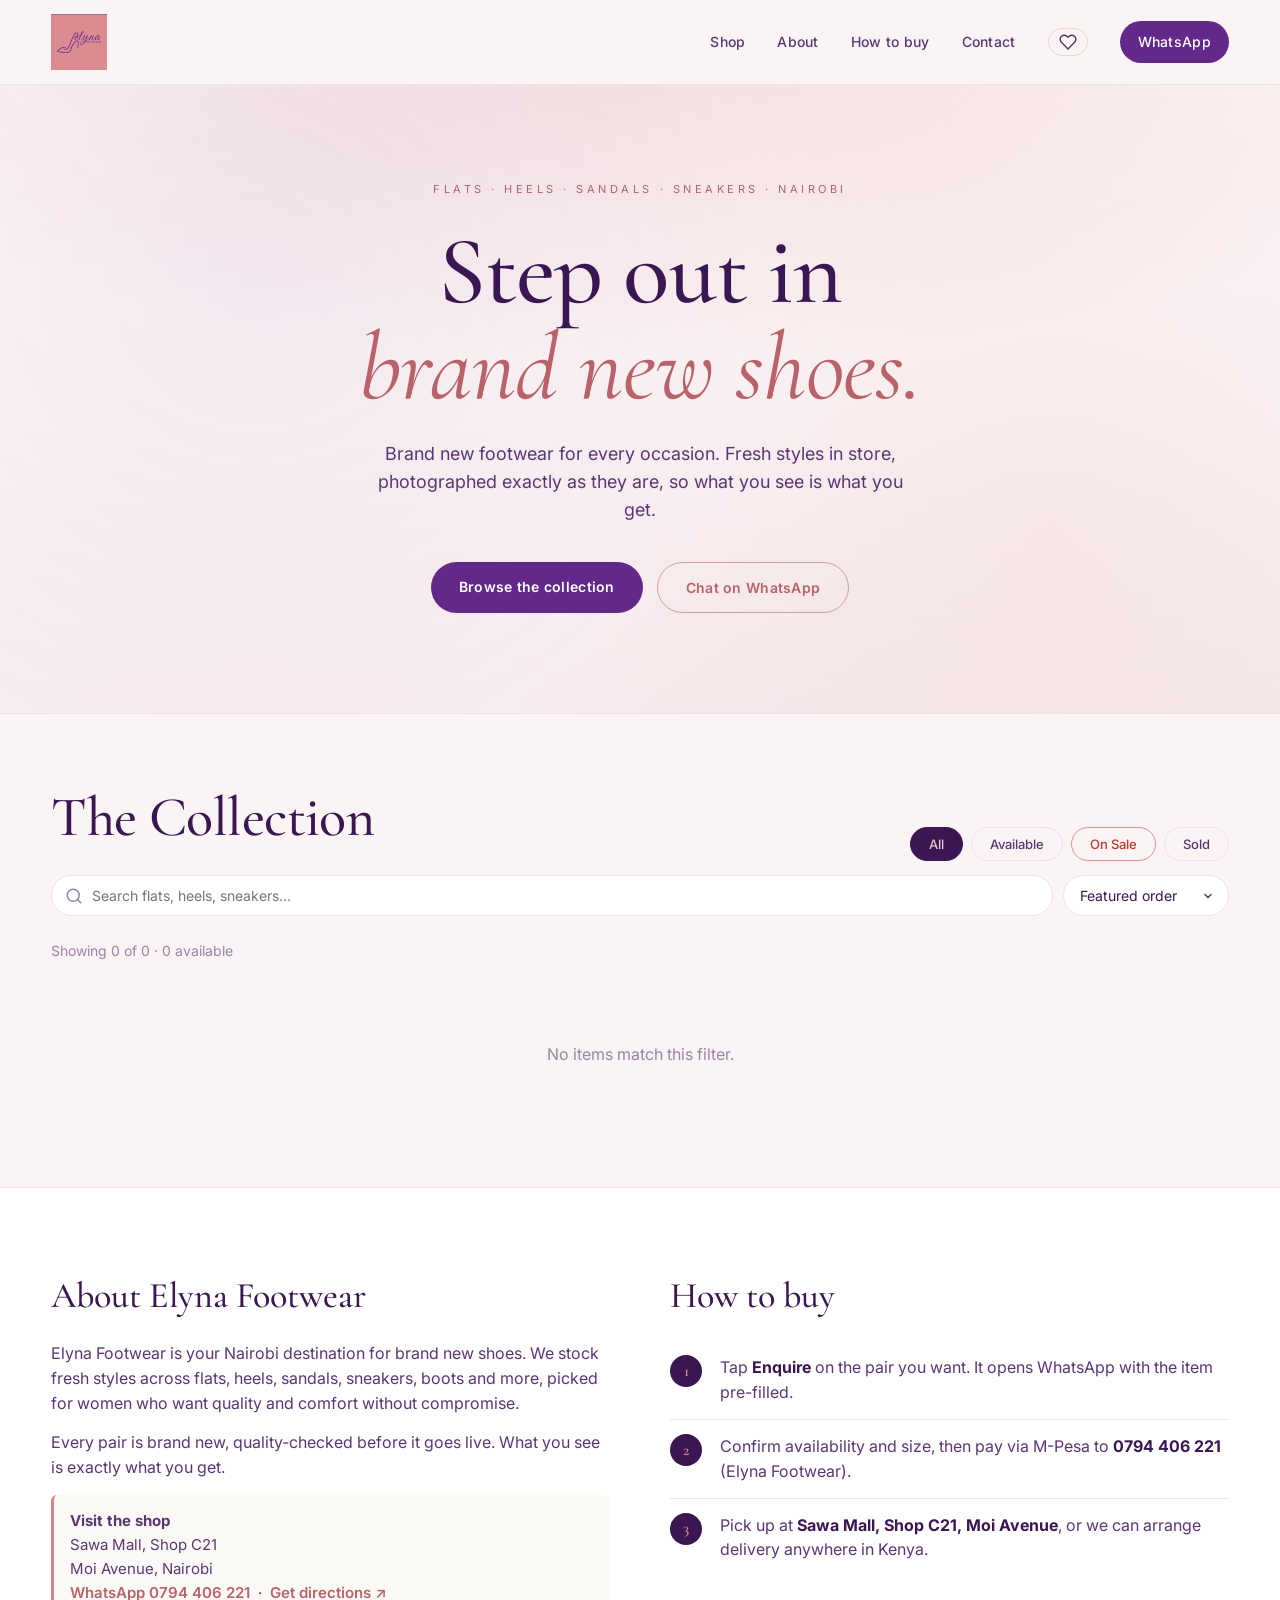
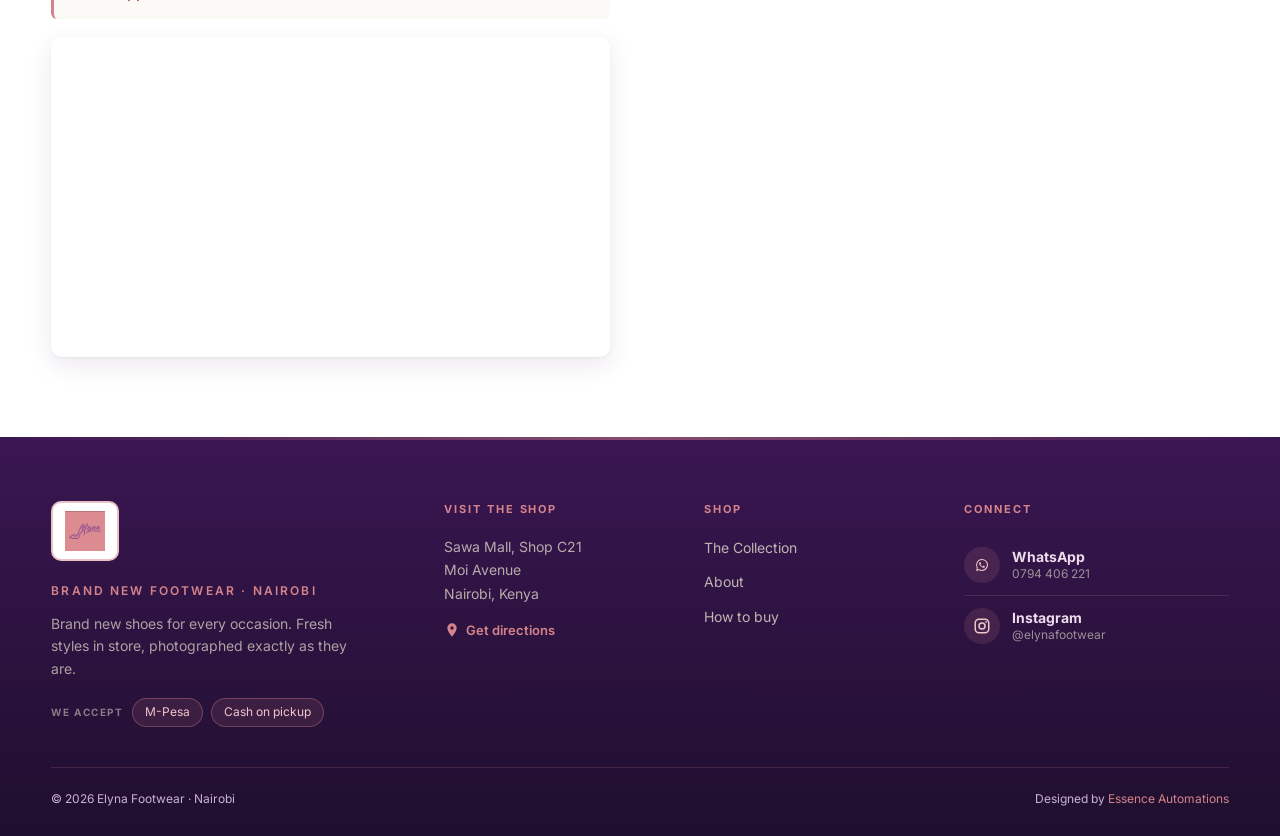
==== commit c2306a04: "Fix suspend overlay JS string escape — use double quotes for font Previous commit escaped 'Cormorant" ====
--- a/index.html
+++ b/index.html
@@ -251,6 +251,6 @@
   </div>
 </div>
 
-<script src="main.js?v=20260606susp"></script>
+<script src="main.js?v=20260606susp2"></script>
 </body>
 </html>
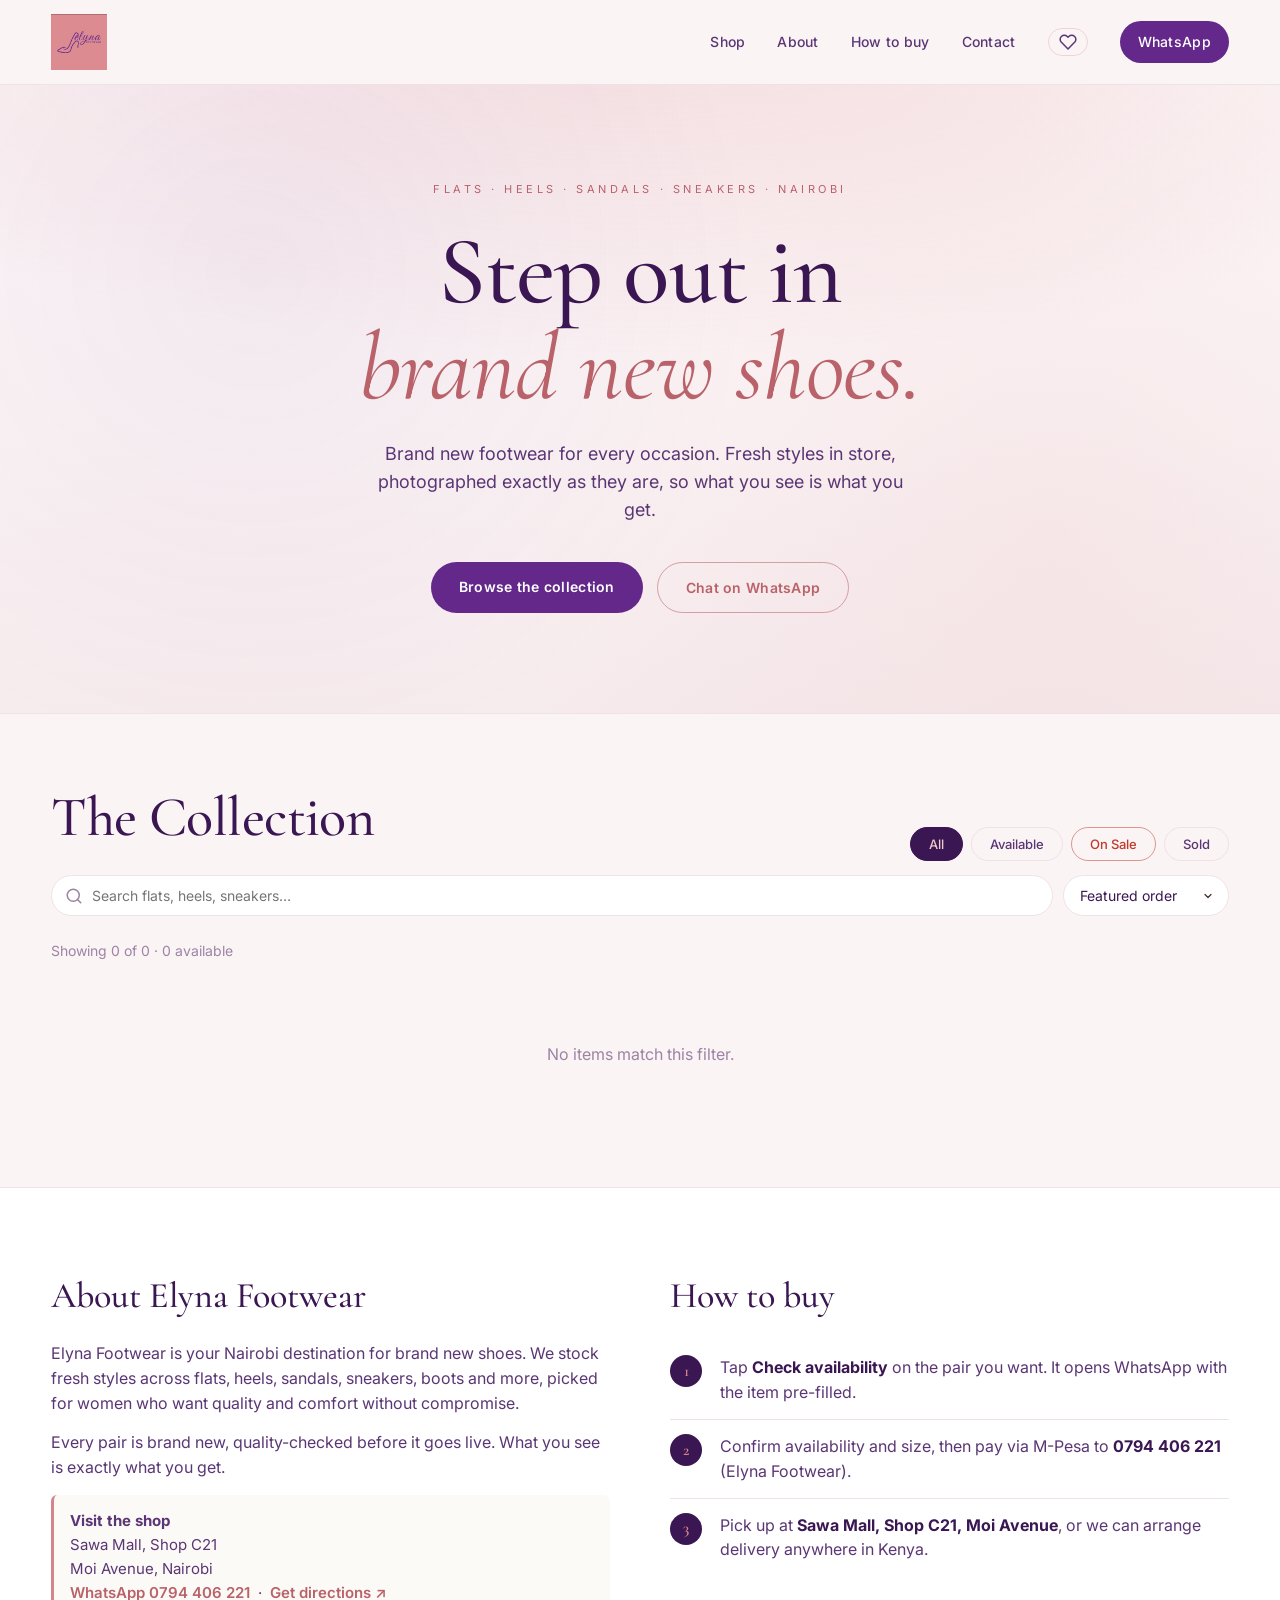
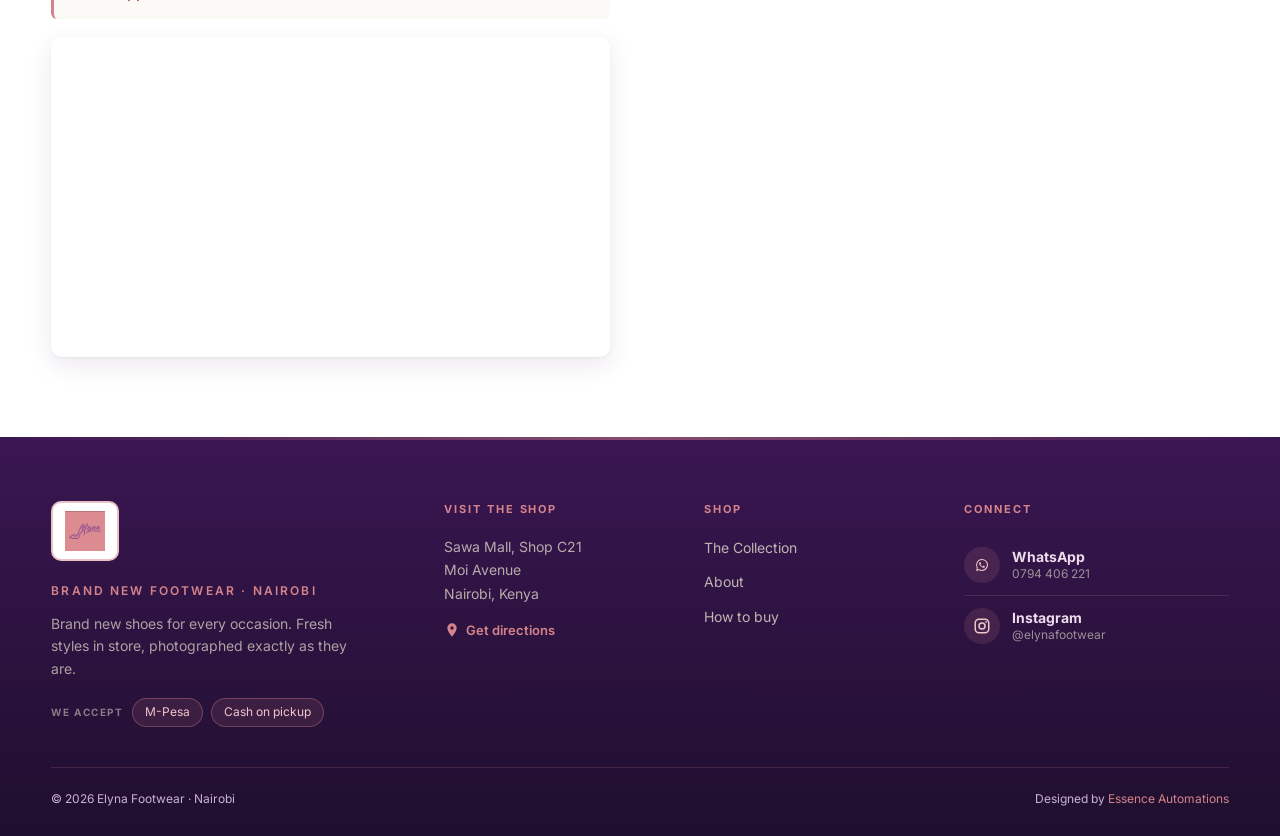
==== commit fd186202: "Relabel card CTA: Enquire -> Check availability Standardize the WhatsApp CTA wording to match the re" ====
--- a/index.html
+++ b/index.html
@@ -132,7 +132,7 @@
     <div id="how" class="fade-up">
       <h2>How to buy</h2>
       <ol class="steps">
-        <li>Tap <strong>Enquire</strong> on the pair you want. It opens WhatsApp with the item pre-filled.</li>
+        <li>Tap <strong>Check availability</strong> on the pair you want. It opens WhatsApp with the item pre-filled.</li>
         <li>Confirm availability and size, then pay via M-Pesa to <strong>0794 406 221</strong> (Elyna Footwear).</li>
         <li>Pick up at <strong>Sawa Mall, Shop C21, Moi Avenue</strong>, or we can arrange delivery anywhere in Kenya.</li>
       </ol>
@@ -214,7 +214,7 @@
     <div class="wl-footer">
       <a id="wishlistEnquireAll" class="btn-card primary" href="#">
         <svg class="wa-icon" viewBox="0 0 24 24" width="16" height="16" fill="currentColor" aria-hidden="true"><path d="M17.472 14.382c-.297-.149-1.758-.867-2.03-.967-.273-.099-.471-.148-.67.15-.197.297-.767.966-.94 1.164-.173.199-.347.223-.644.075-.297-.15-1.255-.463-2.39-1.475-.883-.788-1.48-1.761-1.653-2.059-.173-.297-.018-.458.13-.606.134-.133.298-.347.446-.52.149-.174.198-.298.298-.497.099-.198.05-.371-.025-.52-.075-.149-.669-1.612-.916-2.207-.242-.579-.487-.5-.669-.51-.173-.008-.371-.01-.57-.01-.198 0-.52.074-.792.372-.272.297-1.04 1.016-1.04 2.479 0 1.462 1.065 2.875 1.213 3.074.149.198 2.096 3.2 5.077 4.487.71.306 1.263.489 1.694.625.712.227 1.36.195 1.871.118.571-.085 1.758-.719 2.006-1.413.248-.694.248-1.289.173-1.413-.074-.124-.272-.198-.57-.347m-5.421 7.403h-.004a9.87 9.87 0 0 1-5.031-1.378l-.361-.214-3.741.982.998-3.648-.235-.374a9.86 9.86 0 0 1-1.51-5.26c.001-5.45 4.436-9.884 9.888-9.884 2.64 0 5.122 1.03 6.988 2.898a9.825 9.825 0 0 1 2.893 6.994c-.003 5.45-4.437 9.884-9.885 9.884m8.413-18.297A11.815 11.815 0 0 0 12.05 0C5.495 0 .16 5.335.157 11.892c0 2.096.547 4.142 1.588 5.945L.057 24l6.305-1.654a11.882 11.882 0 0 0 5.683 1.448h.005c6.554 0 11.89-5.335 11.893-11.893a11.821 11.821 0 0 0-3.48-8.413"/></svg>
-        Enquire about all
+        Check availability for all
       </a>
     </div>
   </div>
--- a/styles.css
+++ b/styles.css
@@ -997,7 +997,7 @@
 
 /* Modal */
 .modal { position: fixed; inset: 0; background: rgba(0,0,0,0.55); z-index: 1000; align-items: center; justify-content: center; padding: 20px; }
-.modal-card { background: #fff; border-radius: 14px; padding: 28px; max-width: 500px; width: 100%; box-shadow: 0 20px 60px rgba(0,0,0,0.3); max-height: 90vh; overflow-y: auto; }
+.modal-card { background: #fff; border-radius: 14px; padding: 28px; max-width: 500px; width: 100%; box-shadow: 0 20px 60px rgba(0,0,0,0.3); max-height: calc(100vh - 40px); max-height: calc(100dvh - 40px); overflow-y: auto; -webkit-overflow-scrolling: touch; }
 .modal-card h3 { font-family: var(--serif); font-size: 24px; font-weight: 500; margin: 0 0 4px; }
 .modal-card p.sub { color: #666; font-size: 14px; margin-bottom: 18px; }
 
@@ -1276,11 +1276,14 @@
 .client-row-main { flex: 1; min-width: 0; }
 .client-row-name { font-size: 15px; font-weight: 700; color: var(--ink, #2a1d10); }
 .client-row-sub { font-size: 12.5px; color: var(--ink-soft, #6b5b48); margin-top: 3px; }
-.client-items { display: flex; flex-wrap: wrap; gap: 6px; margin-top: 8px; }
+.client-items { display: flex; flex-wrap: wrap; gap: 6px; margin-top: 8px;  max-height: 84px; overflow-y: auto; scrollbar-width: thin; padding-right: 2px; }
+.client-items::-webkit-scrollbar { width: 6px; }
+.client-items::-webkit-scrollbar-thumb { background: rgba(107,91,58,0.35); border-radius: 99px; }
+.client-items::-webkit-scrollbar-track { background: transparent; }
 .client-item {
   font-size: 11.5px; color: #6b5b3a;
-  background: #faf6ec; border: 1px solid #e8dcbf; border-radius: 99px;
-  padding: 2px 9px; white-space: nowrap;
+  background: #faf6ec; border: 1px solid #e8dcbf; border-radius: 12px;
+  padding: 2px 9px; white-space: normal; overflow-wrap: anywhere;
 }
 .client-row-actions { flex-shrink: 0; display: flex; flex-direction: column; gap: 6px; }
 .client-tag { display: inline-block; margin-left: 8px; font-size: 10px; font-weight: 700; letter-spacing: 0.06em; text-transform: uppercase; color: #6b5b3a; background: #f3ead6; border: 1px solid #e3d3ad; border-radius: 4px; padding: 1px 6px; vertical-align: middle; }
@@ -1292,6 +1295,21 @@
 .client-item-opt:hover, .client-item-opt:active { background: #faf6ec; }
 .client-item-opt span { color: #9a8e78; font-size: 12px; white-space: nowrap; flex-shrink: 0; }
 .client-item-empty { padding: 10px 12px; font-size: 13px; color: #999; }
+/* Bulk-sell modal: one row per selected item, with a per-item size control */
+.bulksell-rows { display: flex; flex-direction: column; gap: 6px; max-height: 200px; overflow-y: auto; scrollbar-width: thin; padding-right: 2px; margin-top: 4px; }
+.bulksell-row { display: flex; align-items: center; justify-content: space-between; gap: 8px; background: rgba(0,0,0,0.035); border: 1px solid rgba(0,0,0,0.1); border-radius: 10px; padding: 6px 10px; }
+.bulksell-row-name { flex: 1 1 auto; min-width: 0; font-size: 12.5px; overflow-wrap: anywhere; }
+.bulksell-row .bsr-size { width: auto; max-width: 45%; flex: 0 0 auto; font-size: 12px; padding: 3px 6px; border: 1px solid rgba(0,0,0,0.2); border-radius: 6px; background: #fff; }
+.bulksell-row .bsr-onesize { font-size: 12px; opacity: 0.7; flex: 0 0 auto; white-space: nowrap; }
+/* Part-payment row (shared with the bulk-sell modal) */
+.paid-hint { font-size: 12px; color: #b3301f; margin: 5px 0 0; font-weight: 600; }
+.paid-row { display: flex; gap: 8px; align-items: stretch; }
+.paid-row input { flex: 1; min-width: 0; }
+.btn-paid-none { flex: 0 0 auto; cursor: pointer; white-space: nowrap; display: inline-flex; align-items: center; gap: 7px; font-size: 13px; font-weight: 700; padding: 0 16px; border-radius: 8px; color: #b3301f; background: #fff5f5; border: 1px solid #f0c2c2; transition: background .15s, color .15s, border-color .15s, box-shadow .15s; }
+.btn-paid-none::before { content: ""; width: 13px; height: 13px; border-radius: 50%; border: 2px solid currentColor; box-sizing: border-box; flex: 0 0 auto; transition: background .15s, box-shadow .15s; }
+.btn-paid-none:hover { background: #ffe8e6; border-color: #e7a9a3; }
+.btn-paid-none.active { background: #b3301f; color: #fff; border-color: #b3301f; box-shadow: 0 2px 8px rgba(179,48,31,0.28); }
+.btn-paid-none.active::before { background: #fff; box-shadow: inset 0 0 0 3px #b3301f; }
 .client-item-chosen { margin-top: 8px; font-size: 13px; color: var(--ink-soft, #6b5b48); }
 .client-item-chosen button { background: none; border: 0; color: #b00020; font-size: 13px; cursor: pointer; text-decoration: underline; padding: 0; }
 @media (max-width: 600px) {
@@ -1341,3 +1359,13 @@
   .rcpt-date { text-align: center; font-size: 10px; margin-top: 6px; }
   .rcpt-foot { text-align: center; margin-top: 8px; font-style: italic; }
 }
+/* Mobile: full-screen modal sheets so tall sale/restock modals fit and the
+   action buttons stay reachable (sticky footer). dvh/svh not vh, so the
+   browser URL bar can't clip the card. 2026-06-07 */
+@media (max-width: 600px) {
+  .modal { padding: 0; align-items: stretch; }
+  .modal-card { max-width: none; border-radius: 0; height: 100svh; height: 100dvh; max-height: 100svh; max-height: 100dvh; padding: 16px 16px 0; }
+  .modal-card h3 { font-size: 19px; line-height: 1.18; }
+  .modal-card .admin-actions { position: sticky; bottom: 0; background: #fff; z-index: 2; margin: 14px -16px 0; padding: 12px 16px calc(12px + env(safe-area-inset-bottom, 0px)); box-shadow: 0 -7px 14px -9px rgba(0,0,0,0.25); }
+  .bulk-bar { flex-wrap: wrap; }
+}
